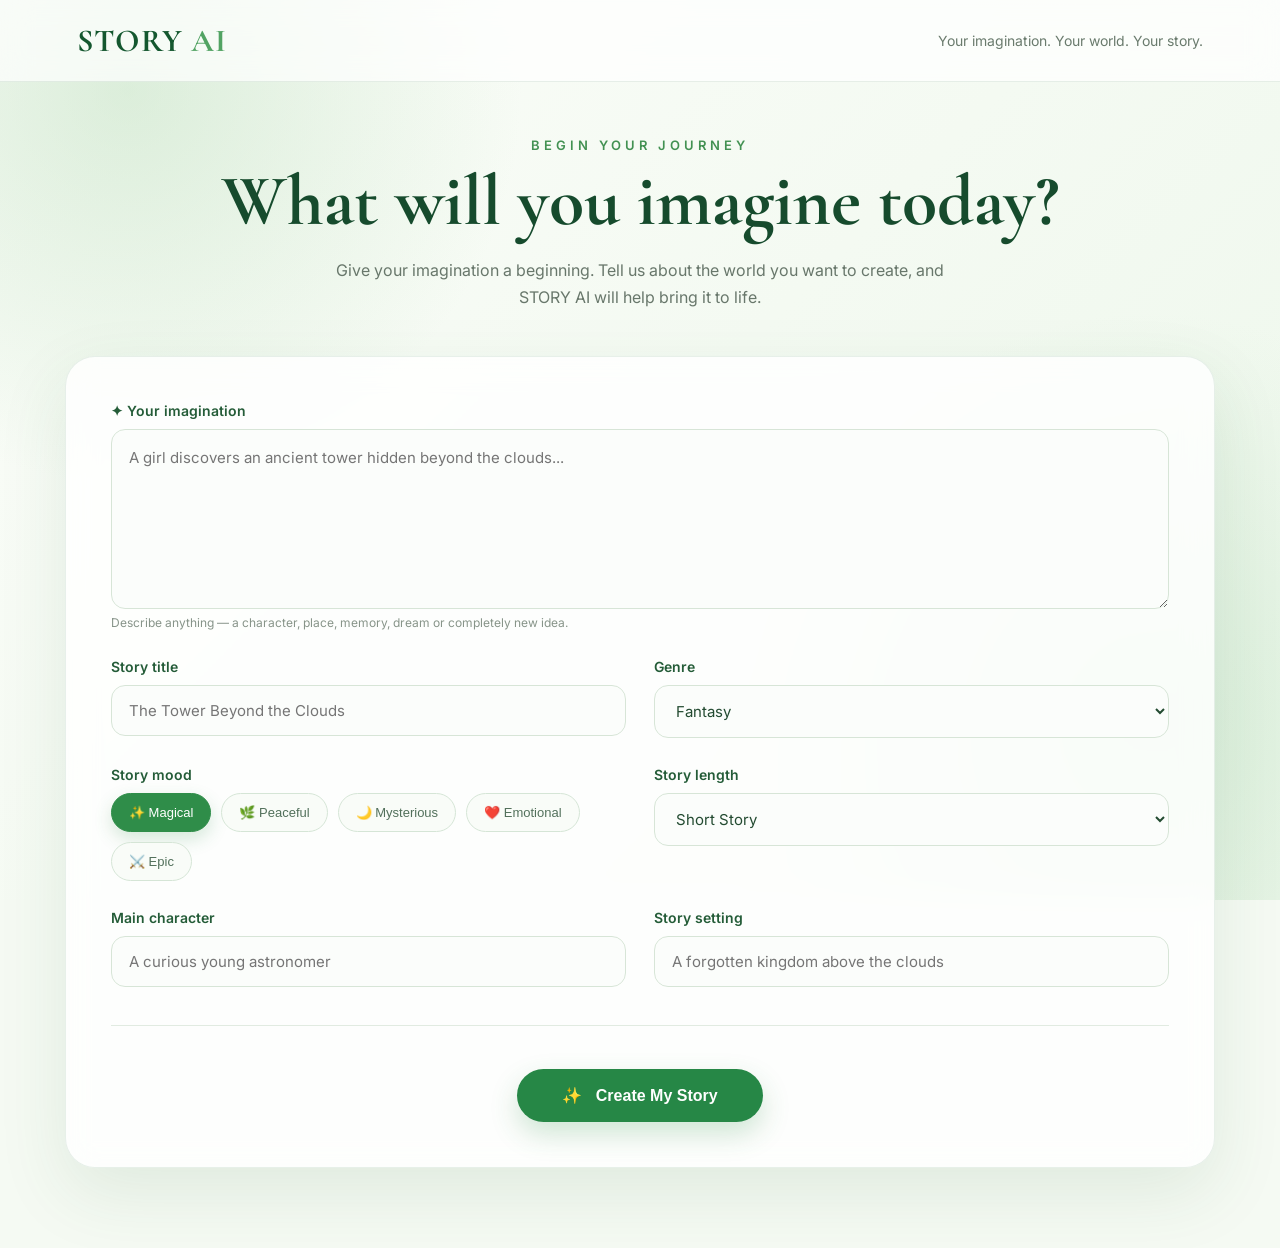
==== frontend/create.html @ 98c82313 "Create create.html" ====
<!DOCTYPE html>
<html lang="en">
<head>
    <meta charset="UTF-8">
    <meta name="viewport" content="width=device-width, initial-scale=1.0">

    <title>STORY AI — Create Your Story</title>

    <link rel="preconnect" href="https://fonts.googleapis.com">
    <link rel="preconnect" href="https://fonts.gstatic.com" crossorigin>

    <link href="https://fonts.googleapis.com/css2?family=Cormorant+Garamond:wght@500;600;700&family=Inter:wght@400;500;600&display=swap" rel="stylesheet">

    <style>

        * {
            margin: 0;
            padding: 0;
            box-sizing: border-box;
        }

        body {
            font-family: "Inter", sans-serif;
            background: #f5faf3;
            color: #183e29;
            min-height: 100vh;
        }

        /* =========================
           BACKGROUND
        ========================= */

        .background {
            position: fixed;
            inset: 0;
            z-index: -1;

            background:
                radial-gradient(
                    circle at 10% 10%,
                    rgba(183, 220, 183, 0.45),
                    transparent 28%
                ),
                radial-gradient(
                    circle at 90% 80%,
                    rgba(188, 225, 192, 0.4),
                    transparent 30%
                ),
                linear-gradient(
                    135deg,
                    #fbfdf9,
                    #edf7eb
                );
        }

        /* =========================
           HEADER
        ========================= */

        header {
            height: 82px;

            display: flex;
            align-items: center;
            justify-content: space-between;

            padding: 0 6%;

            border-bottom: 1px solid rgba(30, 100, 55, 0.1);

            background: rgba(255,255,255,0.7);

            backdrop-filter: blur(15px);

            position: sticky;
            top: 0;

            z-index: 20;
        }

        .logo {
            font-family: "Cormorant Garamond", serif;

            font-size: 32px;

            font-weight: 700;

            color: #14572f;

            letter-spacing: 1px;
        }

        .logo span {
            color: #52a363;
        }

        .header-text {
            color: #6a7b6d;

            font-size: 14px;
        }

        /* =========================
           MAIN
        ========================= */

        main {
            width: min(1150px, 92%);

            margin: 55px auto 80px;
        }

        .intro {
            text-align: center;

            margin-bottom: 45px;
        }

        .intro-label {
            color: #429152;

            font-size: 13px;

            letter-spacing: 4px;

            text-transform: uppercase;

            font-weight: 600;

            margin-bottom: 12px;
        }

        .intro h1 {
            font-family: "Cormorant Garamond", serif;

            font-size: clamp(48px, 6vw, 72px);

            color: #164b2d;

            line-height: 1;
        }

        .intro p {
            max-width: 650px;

            margin: 20px auto 0;

            color: #68776b;

            line-height: 1.7;

            font-size: 16px;
        }

        /* =========================
           CREATOR CARD
        ========================= */

        .creator {
            background: rgba(255,255,255,0.82);

            border: 1px solid rgba(36,105,57,0.1);

            border-radius: 30px;

            padding: 45px;

            box-shadow:
                0 25px 70px rgba(36, 95, 51, 0.1);

            backdrop-filter: blur(15px);
        }

        /* =========================
           FORM GRID
        ========================= */

        .form-grid {
            display: grid;

            grid-template-columns: 1fr 1fr;

            gap: 28px;
        }

        .field {
            display: flex;

            flex-direction: column;
        }

        .field.full {
            grid-column: 1 / -1;
        }

        label {
            color: #245c38;

            font-size: 14px;

            font-weight: 600;

            margin-bottom: 10px;
        }

        .hint {
            font-size: 12px;

            color: #879489;

            margin-top: 6px;
        }

        input,
        textarea,
        select {
            width: 100%;

            border: 1px solid #d7e5d7;

            background: #fbfdfb;

            border-radius: 14px;

            padding: 15px 17px;

            font-family: "Inter", sans-serif;

            font-size: 15px;

            color: #234b31;

            outline: none;

            transition: 0.25s;
        }

        input:focus,
        textarea:focus,
        select:focus {
            border-color: #4b9c5b;

            box-shadow:
                0 0 0 4px rgba(75,156,91,0.1);

            background: white;
        }

        textarea {
            min-height: 180px;

            resize: vertical;

            line-height: 1.7;
        }

        /* =========================
           CHOICE BUTTONS
        ========================= */

        .choices {
            display: flex;

            flex-wrap: wrap;

            gap: 10px;
        }

        .choice {
            padding: 11px 17px;

            border-radius: 30px;

            border: 1px solid #d5e5d6;

            background: #f9fcf8;

            color: #52705b;

            cursor: pointer;

            transition: 0.25s;

            font-size: 13px;
        }

        .choice:hover {
            border-color: #54a263;

            color: #27713c;
        }

        .choice.selected {
            background: #2f8d49;

            color: white;

            border-color: #2f8d49;

            box-shadow:
                0 7px 18px rgba(47,141,73,0.2);
        }

        /* =========================
           DIVIDER
        ========================= */

        .divider {
            height: 1px;

            background: #e1ebe1;

            margin: 38px 0;
        }

        /* =========================
           GENERATE
        ========================= */

        .generate-area {
            text-align: center;

            padding-top: 5px;
        }

        .generate-btn {
            border: none;

            background: #268746;

            color: white;

            padding: 17px 45px;

            border-radius: 50px;

            font-size: 16px;

            font-weight: 600;

            cursor: pointer;

            box-shadow:
                0 12px 28px rgba(38,135,70,0.22);

            transition: all 0.3s ease;
        }

        .generate-btn:hover {
            background: #176c35;

            transform: translateY(-3px);

            box-shadow:
                0 17px 32px rgba(38,135,70,0.28);
        }

        .generate-btn:disabled {
            opacity: 0.6;

            cursor: not-allowed;

            transform: none;
        }

        .generate-icon {
            margin-right: 9px;
        }

        /* =========================
           LOADING
        ========================= */

        .loading {
            display: none;

            text-align: center;

            margin-top: 25px;

            color: #4e7258;

            font-size: 14px;
        }

        .loading.active {
            display: block;
        }

        .spinner {
            width: 20px;
            height: 20px;

            border: 2px solid #d2e5d4;

            border-top-color: #328c4b;

            border-radius: 50%;

            display: inline-block;

            vertical-align: middle;

            margin-right: 8px;

            animation: spin 0.8s linear infinite;
        }

        @keyframes spin {

            to {
                transform: rotate(360deg);
            }

        }

        /* =========================
           RESULT
        ========================= */

        .result {
            display: none;

            margin-top: 40px;

            padding: 40px;

            border-radius: 25px;

            background:
                linear-gradient(
                    135deg,
                    #f9fcf8,
                    #edf7ed
                );

            border: 1px solid #d7e7d8;
        }

        .result.show {
            display: block;

            animation: appear 0.6s ease;
        }

        @keyframes appear {

            from {
                opacity: 0;
                transform: translateY(15px);
            }

            to {
                opacity: 1;
                transform: translateY(0);
            }

        }

        .result-label {
            font-size: 12px;

            letter-spacing: 3px;

            color: #499558;

            text-transform: uppercase;

            margin-bottom: 10px;
        }

        .result h2 {
            font-family: "Cormorant Garamond", serif;

            color: #174a2d;

            font-size: 42px;

            margin-bottom: 20px;
        }

        #storyOutput {
            color: #405a48;

            line-height: 1.9;

            white-space: pre-wrap;

            font-size: 16px;
        }

        /* =========================
           MOBILE
        ========================= */

        @media(max-width: 750px) {

            header {
                padding: 0 5%;
            }

            .header-text {
                display: none;
            }

            main {
                margin-top: 35px;
            }

            .creator {
                padding: 28px 22px;
            }

            .form-grid {
                grid-template-columns: 1fr;
            }

            .field.full {
                grid-column: auto;
            }

            .intro h1 {
                font-size: 52px;
            }

            .generate-btn {
                width: 100%;
            }

        }

    </style>
</head>

<body>

<div class="background"></div>


<!-- =========================
     HEADER
========================= -->

<header>

    <div class="logo">
        STORY <span>AI</span>
    </div>

    <div class="header-text">
        Your imagination. Your world. Your story.
    </div>

</header>


<!-- =========================
     MAIN
========================= -->

<main>

    <section class="intro">

        <div class="intro-label">
            Begin Your Journey
        </div>

        <h1>
            What will you imagine today?
        </h1>

        <p>
            Give your imagination a beginning.
            Tell us about the world you want to create,
            and STORY AI will help bring it to life.
        </p>

    </section>


    <!-- =========================
         STORY CREATOR
    ========================= -->

    <section class="creator">

        <div class="form-grid">


            <!-- STORY IDEA -->

            <div class="field full">

                <label>
                    ✦ Your imagination
                </label>

                <textarea
                    id="storyIdea"
                    placeholder="A girl discovers an ancient tower hidden beyond the clouds..."
                ></textarea>

                <span class="hint">
                    Describe anything — a character, place, memory, dream or completely new idea.
                </span>

            </div>


            <!-- TITLE -->

            <div class="field">

                <label>
                    Story title
                </label>

                <input
                    id="storyTitle"
                    type="text"
                    placeholder="The Tower Beyond the Clouds"
                >

            </div>


            <!-- GENRE -->

            <div class="field">

                <label>
                    Genre
                </label>

                <select id="genre">

                    <option value="Fantasy">
                        Fantasy
                    </option>

                    <option value="Adventure">
                        Adventure
                    </option>

                    <option value="Mystery">
                        Mystery
                    </option>

                    <option value="Romance">
                        Romance
                    </option>

                    <option value="Science Fiction">
                        Science Fiction
                    </option>

                    <option value="Horror">
                        Horror
                    </option>

                    <option value="Thriller">
                        Thriller
                    </option>

                    <option value="Drama">
                        Drama
                    </option>

                </select>

            </div>


            <!-- MOOD -->

            <div class="field">

                <label>
                    Story mood
                </label>

                <div class="choices">

                    <button class="choice selected"
                            data-group="mood"
                            onclick="selectChoice(this)">
                        ✨ Magical
                    </button>

                    <button class="choice"
                            data-group="mood"
                            onclick="selectChoice(this)">
                        🌿 Peaceful
                    </button>

                    <button class="choice"
                            data-group="mood"
                            onclick="selectChoice(this)">
                        🌙 Mysterious
                    </button>

                    <button class="choice"
                            data-group="mood"
                            onclick="selectChoice(this)">
                        ❤️ Emotional
                    </button>

                    <button class="choice"
                            data-group="mood"
                            onclick="selectChoice(this)">
                        ⚔️ Epic
                    </button>

                </div>

            </div>


            <!-- LENGTH -->

            <div class="field">

                <label>
                    Story length
                </label>

                <select id="length">

                    <option value="Short">
                        Short Story
                    </option>

                    <option value="Medium">
                        Medium Story
                    </option>

                    <option value="Long">
                        Long Story
                    </option>

                </select>

            </div>


            <!-- CHARACTER -->

            <div class="field">

                <label>
                    Main character
                </label>

                <input
                    id="character"
                    type="text"
                    placeholder="A curious young astronomer"
                >

            </div>


            <!-- SETTING -->

            <div class="field">

                <label>
                    Story setting
                </label>

                <input
                    id="setting"
                    type="text"
                    placeholder="A forgotten kingdom above the clouds"
                >

            </div>


        </div>


        <div class="divider"></div>


        <!-- =========================
             GENERATE
        ========================= -->

        <div class="generate-area">

            <button
                class="generate-btn"
                id="generateBtn"
                onclick="generateStory()">

                <span class="generate-icon">
                    ✨
                </span>

                Create My Story

            </button>


            <div
                class="loading"
                id="loading">

                <span class="spinner"></span>

                STORY AI is bringing your imagination to life...

            </div>

        </div>


        <!-- =========================
             RESULT
        ========================= -->

        <div
            class="result"
            id="result">

            <div class="result-label">
                Your story
            </div>

            <h2 id="resultTitle">
                Your Story
            </h2>

            <div id="storyOutput"></div>

        </div>

    </section>

</main>


<script>

    /* =========================
       CHOICE BUTTONS
    ========================= */

    function selectChoice(button) {

        const group = button.dataset.group;

        document
            .querySelectorAll(
                `.choice[data-group="${group}"]`
            )
            .forEach(item => {
                item.classList.remove("selected");
            });

        button.classList.add("selected");
    }


    /* =========================
       GENERATE STORY
    ========================= */

    async function generateStory() {

        const idea =
            document.getElementById("storyIdea").value.trim();

        const title =
            document.getElementById("storyTitle").value.trim();

        const genre =
            document.getElementById("genre").value;

        const length =
            document.getElementById("length").value;

        const character =
            document.getElementById("character").value.trim();

        const setting =
            document.getElementById("setting").value.trim();

        const selectedMood =
            document.querySelector(
                '.choice[data-group="mood"].selected'
            );

        const mood =
            selectedMood
                ? selectedMood.innerText
                : "Magical";


        if (!idea) {

            alert(
                "Tell STORY AI what you are imagining first ✨"
            );

            return;

        }


        const button =
            document.getElementById("generateBtn");

        const loading =
            document.getElementById("loading");

        const result =
            document.getElementById("result");


        button.disabled = true;

        loading.classList.add("active");

        result.classList.remove("show");


        /*
         * CONNECT TO YOUR FLASK BACKEND
         *
         * Change /generate-story if your
         * Flask endpoint has another name.
         */

        try {

            const response = await fetch(
                "/generate-story",
                {
                    method: "POST",

                    headers: {
                        "Content-Type": "application/json"
                    },

                    body: JSON.stringify({

                        idea: idea,

                        title: title,

                        genre: genre,

                        mood: mood,

                        length: length,

                        character: character,

                        setting: setting

                    })

                }
            );


            if (!response.ok) {

                throw new Error(
                    "Story generation failed"
                );

            }


            const data =
                await response.json();


            document.getElementById(
                "resultTitle"
            ).innerText =
                data.title || title || "Your Story";


            document.getElementById(
                "storyOutput"
            ).innerText =
                data.story || data.generated_story || "";


            result.classList.add("show");


            result.scrollIntoView({
                behavior: "smooth"
            });


        }

        catch (error) {

            console.error(error);

            /*
             * TEMPORARY FALLBACK
             *
             * Remove this when your Flask
             * endpoint is connected.
             */

            document.getElementById(
                "resultTitle"
            ).innerText =
                title || "The Beginning";


            document.getElementById(
                "storyOutput"
            ).innerText =
                `Your story begins in ${setting || "a world beyond imagination"}.

${character || "A mysterious traveler"} stood at the edge of a world no ordinary map could describe.

The idea you gave STORY AI was:

"${idea}"

This is where your story begins...

Your imagination has opened the door.
What happens next is yours to discover. ✨`;


            result.classList.add("show");


            result.scrollIntoView({
                behavior: "smooth"
            });

        }

        finally {

            button.disabled = false;

            loading.classList.remove("active");

        }

    }

</script>

</body>
</html>
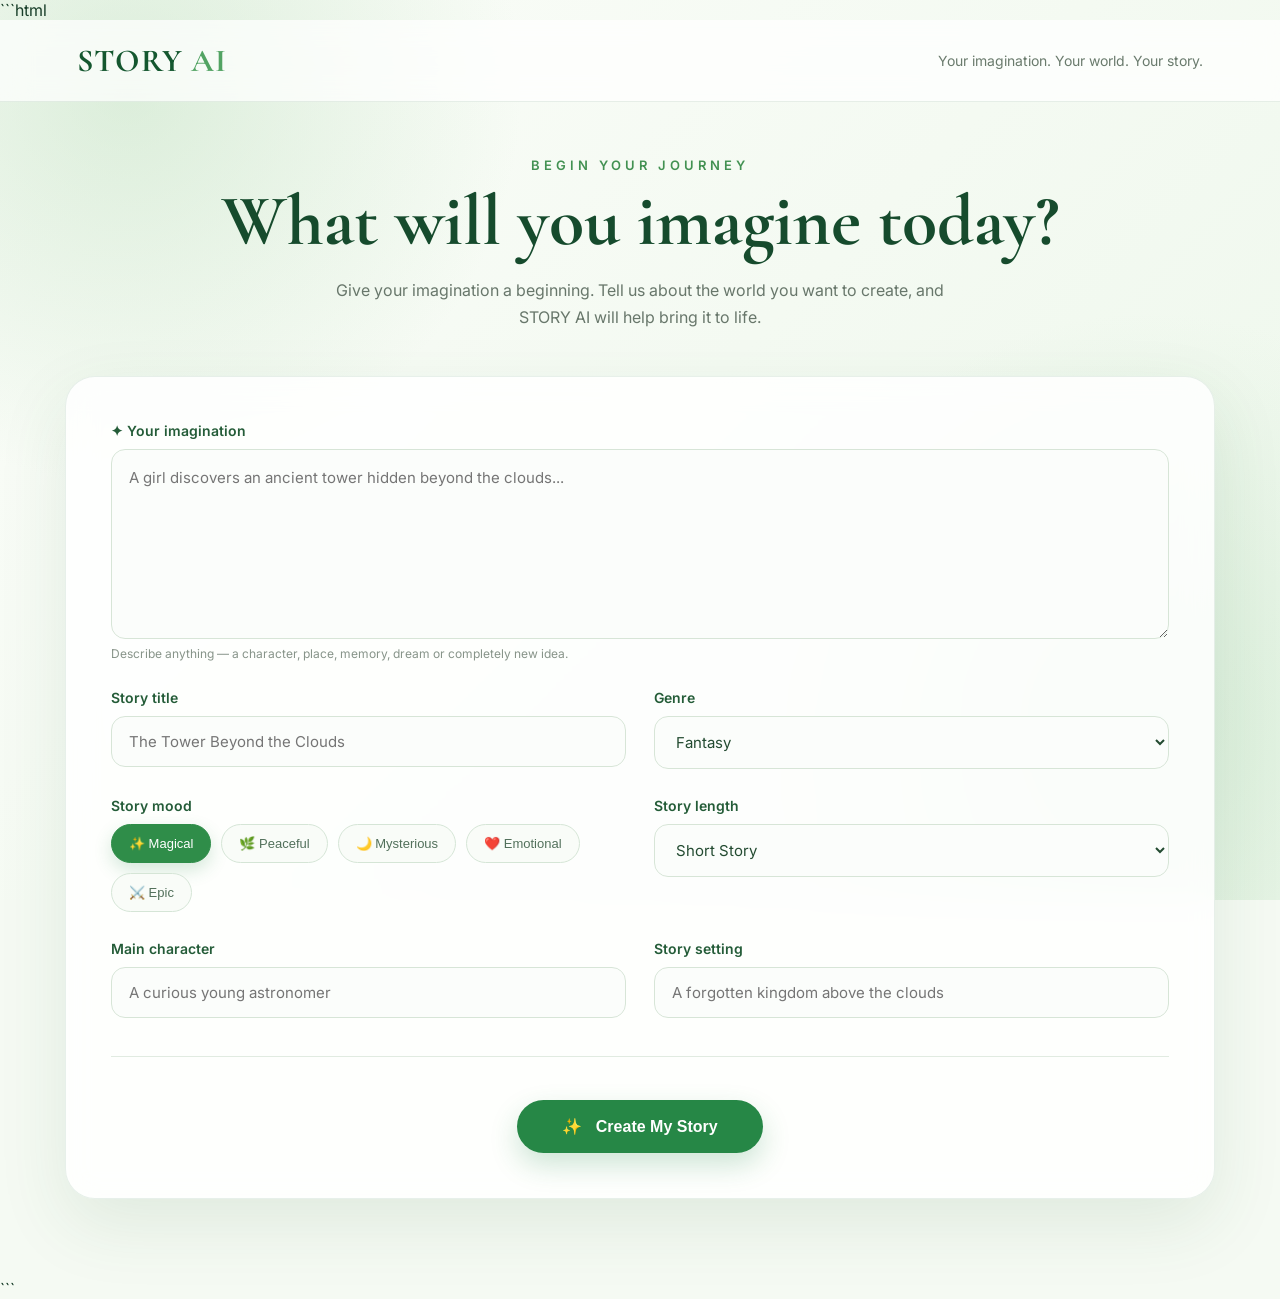
==== commit a04b7af6: "Update create.html" ====
--- a/frontend/create.html
+++ b/frontend/create.html
@@ -1,6 +1,9 @@
+```html
 <!DOCTYPE html>
 <html lang="en">
+
 <head>
+
     <meta charset="UTF-8">
     <meta name="viewport" content="width=device-width, initial-scale=1.0">
 
@@ -9,7 +12,9 @@
     <link rel="preconnect" href="https://fonts.googleapis.com">
     <link rel="preconnect" href="https://fonts.gstatic.com" crossorigin>
 
-    <link href="https://fonts.googleapis.com/css2?family=Cormorant+Garamond:wght@500;600;700&family=Inter:wght@400;500;600&display=swap" rel="stylesheet">
+    <link
+        href="https://fonts.googleapis.com/css2?family=Cormorant+Garamond:wght@500;600;700&family=Inter:wght@400;500;600&display=swap"
+        rel="stylesheet">
 
     <style>
 
@@ -68,7 +73,7 @@
 
             border-bottom: 1px solid rgba(30, 100, 55, 0.1);
 
-            background: rgba(255,255,255,0.7);
+            background: rgba(255, 255, 255, 0.72);
 
             backdrop-filter: blur(15px);
 
@@ -80,13 +85,9 @@
 
         .logo {
             font-family: "Cormorant Garamond", serif;
-
             font-size: 32px;
-
             font-weight: 700;
-
             color: #14572f;
-
             letter-spacing: 1px;
         }
 
@@ -96,7 +97,6 @@
 
         .header-text {
             color: #6a7b6d;
-
             font-size: 14px;
         }
 
@@ -106,49 +106,35 @@
 
         main {
             width: min(1150px, 92%);
-
             margin: 55px auto 80px;
         }
 
         .intro {
             text-align: center;
-
             margin-bottom: 45px;
         }
 
         .intro-label {
             color: #429152;
-
             font-size: 13px;
-
             letter-spacing: 4px;
-
             text-transform: uppercase;
-
             font-weight: 600;
-
             margin-bottom: 12px;
         }
 
         .intro h1 {
             font-family: "Cormorant Garamond", serif;
-
             font-size: clamp(48px, 6vw, 72px);
-
             color: #164b2d;
-
             line-height: 1;
         }
 
         .intro p {
             max-width: 650px;
-
             margin: 20px auto 0;
-
             color: #68776b;
-
             line-height: 1.7;
-
             font-size: 16px;
         }
 
@@ -157,9 +143,9 @@
         ========================= */
 
         .creator {
-            background: rgba(255,255,255,0.82);
-
-            border: 1px solid rgba(36,105,57,0.1);
+            background: rgba(255, 255, 255, 0.84);
+
+            border: 1px solid rgba(36, 105, 57, 0.1);
 
             border-radius: 30px;
 
@@ -172,20 +158,17 @@
         }
 
         /* =========================
-           FORM GRID
+           FORM
         ========================= */
 
         .form-grid {
             display: grid;
-
             grid-template-columns: 1fr 1fr;
-
             gap: 28px;
         }
 
         .field {
             display: flex;
-
             flex-direction: column;
         }
 
@@ -195,20 +178,15 @@
 
         label {
             color: #245c38;
-
             font-size: 14px;
-
             font-weight: 600;
-
             margin-bottom: 10px;
         }
 
         .hint {
             font-size: 12px;
-
             color: #879489;
-
-            margin-top: 6px;
+            margin-top: 7px;
         }
 
         input,
@@ -241,28 +219,24 @@
             border-color: #4b9c5b;
 
             box-shadow:
-                0 0 0 4px rgba(75,156,91,0.1);
+                0 0 0 4px rgba(75, 156, 91, 0.1);
 
             background: white;
         }
 
         textarea {
-            min-height: 180px;
-
+            min-height: 190px;
             resize: vertical;
-
             line-height: 1.7;
         }
 
         /* =========================
-           CHOICE BUTTONS
+           CHOICES
         ========================= */
 
         .choices {
             display: flex;
-
             flex-wrap: wrap;
-
             gap: 10px;
         }
 
@@ -286,19 +260,16 @@
 
         .choice:hover {
             border-color: #54a263;
-
             color: #27713c;
         }
 
         .choice.selected {
             background: #2f8d49;
-
             color: white;
-
             border-color: #2f8d49;
 
             box-shadow:
-                0 7px 18px rgba(47,141,73,0.2);
+                0 7px 18px rgba(47, 141, 73, 0.2);
         }
 
         /* =========================
@@ -307,9 +278,7 @@
 
         .divider {
             height: 1px;
-
             background: #e1ebe1;
-
             margin: 38px 0;
         }
 
@@ -319,7 +288,6 @@
 
         .generate-area {
             text-align: center;
-
             padding-top: 5px;
         }
 
@@ -341,7 +309,7 @@
             cursor: pointer;
 
             box-shadow:
-                0 12px 28px rgba(38,135,70,0.22);
+                0 12px 28px rgba(38, 135, 70, 0.22);
 
             transition: all 0.3s ease;
         }
@@ -352,14 +320,12 @@
             transform: translateY(-3px);
 
             box-shadow:
-                0 17px 32px rgba(38,135,70,0.28);
+                0 17px 32px rgba(38, 135, 70, 0.28);
         }
 
         .generate-btn:disabled {
             opacity: 0.6;
-
             cursor: not-allowed;
-
             transform: none;
         }
 
@@ -407,11 +373,9 @@
         }
 
         @keyframes spin {
-
             to {
                 transform: rotate(360deg);
             }
-
         }
 
         /* =========================
@@ -439,12 +403,10 @@
 
         .result.show {
             display: block;
-
             animation: appear 0.6s ease;
         }
 
         @keyframes appear {
-
             from {
                 opacity: 0;
                 transform: translateY(15px);
@@ -454,7 +416,6 @@
                 opacity: 1;
                 transform: translateY(0);
             }
-
         }
 
         .result-label {
@@ -490,10 +451,38 @@
         }
 
         /* =========================
+           ERROR
+        ========================= */
+
+        .error {
+            display: none;
+
+            margin-top: 20px;
+
+            padding: 14px 18px;
+
+            border-radius: 12px;
+
+            background: #fff3f0;
+
+            border: 1px solid #f0c8bf;
+
+            color: #a33d2d;
+
+            font-size: 14px;
+
+            text-align: center;
+        }
+
+        .error.show {
+            display: block;
+        }
+
+        /* =========================
            MOBILE
         ========================= */
 
-        @media(max-width: 750px) {
+        @media (max-width: 750px) {
 
             header {
                 padding: 0 5%;
@@ -527,535 +516,623 @@
                 width: 100%;
             }
 
+            .result {
+                padding: 28px 22px;
+            }
+
+            .result h2 {
+                font-size: 36px;
+            }
         }
 
     </style>
+
 </head>
 
+
 <body>
 
-<div class="background"></div>
-
-
-<!-- =========================
-     HEADER
-========================= -->
-
-<header>
-
-    <div class="logo">
-        STORY <span>AI</span>
-    </div>
-
-    <div class="header-text">
-        Your imagination. Your world. Your story.
-    </div>
-
-</header>
-
-
-<!-- =========================
-     MAIN
-========================= -->
-
-<main>
-
-    <section class="intro">
-
-        <div class="intro-label">
-            Begin Your Journey
+    <div class="background"></div>
+
+
+    <!-- HEADER -->
+
+    <header>
+
+        <div class="logo">
+            STORY <span>AI</span>
         </div>
 
-        <h1>
-            What will you imagine today?
-        </h1>
-
-        <p>
-            Give your imagination a beginning.
-            Tell us about the world you want to create,
-            and STORY AI will help bring it to life.
-        </p>
-
-    </section>
-
-
-    <!-- =========================
-         STORY CREATOR
-    ========================= -->
-
-    <section class="creator">
-
-        <div class="form-grid">
-
-
-            <!-- STORY IDEA -->
-
-            <div class="field full">
-
-                <label>
-                    ✦ Your imagination
-                </label>
-
-                <textarea
-                    id="storyIdea"
-                    placeholder="A girl discovers an ancient tower hidden beyond the clouds..."
-                ></textarea>
-
-                <span class="hint">
-                    Describe anything — a character, place, memory, dream or completely new idea.
-                </span>
-
+        <div class="header-text">
+            Your imagination. Your world. Your story.
+        </div>
+
+    </header>
+
+
+    <!-- MAIN -->
+
+    <main>
+
+        <section class="intro">
+
+            <div class="intro-label">
+                Begin Your Journey
             </div>
 
-
-            <!-- TITLE -->
-
-            <div class="field">
-
-                <label>
-                    Story title
-                </label>
-
-                <input
-                    id="storyTitle"
-                    type="text"
-                    placeholder="The Tower Beyond the Clouds"
+            <h1>
+                What will you imagine today?
+            </h1>
+
+            <p>
+                Give your imagination a beginning.
+                Tell us about the world you want to create,
+                and STORY AI will help bring it to life.
+            </p>
+
+        </section>
+
+
+        <!-- STORY CREATOR -->
+
+        <section class="creator">
+
+            <div class="form-grid">
+
+
+                <!-- STORY IDEA -->
+
+                <div class="field full">
+
+                    <label>
+                        ✦ Your imagination
+                    </label>
+
+                    <textarea
+                        id="storyIdea"
+                        placeholder="A girl discovers an ancient tower hidden beyond the clouds..."
+                    ></textarea>
+
+                    <span class="hint">
+                        Describe anything — a character, place, memory,
+                        dream or completely new idea.
+                    </span>
+
+                </div>
+
+
+                <!-- TITLE -->
+
+                <div class="field">
+
+                    <label>
+                        Story title
+                    </label>
+
+                    <input
+                        id="storyTitle"
+                        type="text"
+                        placeholder="The Tower Beyond the Clouds"
+                    >
+
+                </div>
+
+
+                <!-- GENRE -->
+
+                <div class="field">
+
+                    <label>
+                        Genre
+                    </label>
+
+                    <select id="genre">
+
+                        <option value="Fantasy">
+                            Fantasy
+                        </option>
+
+                        <option value="Adventure">
+                            Adventure
+                        </option>
+
+                        <option value="Mystery">
+                            Mystery
+                        </option>
+
+                        <option value="Romance">
+                            Romance
+                        </option>
+
+                        <option value="Science Fiction">
+                            Science Fiction
+                        </option>
+
+                        <option value="Horror">
+                            Horror
+                        </option>
+
+                        <option value="Thriller">
+                            Thriller
+                        </option>
+
+                        <option value="Drama">
+                            Drama
+                        </option>
+
+                    </select>
+
+                </div>
+
+
+                <!-- MOOD -->
+
+                <div class="field">
+
+                    <label>
+                        Story mood
+                    </label>
+
+                    <div class="choices">
+
+                        <button
+                            type="button"
+                            class="choice selected"
+                            data-group="mood"
+                            data-value="Magical"
+                            onclick="selectChoice(this)"
+                        >
+                            ✨ Magical
+                        </button>
+
+                        <button
+                            type="button"
+                            class="choice"
+                            data-group="mood"
+                            data-value="Peaceful"
+                            onclick="selectChoice(this)"
+                        >
+                            🌿 Peaceful
+                        </button>
+
+                        <button
+                            type="button"
+                            class="choice"
+                            data-group="mood"
+                            data-value="Mysterious"
+                            onclick="selectChoice(this)"
+                        >
+                            🌙 Mysterious
+                        </button>
+
+                        <button
+                            type="button"
+                            class="choice"
+                            data-group="mood"
+                            data-value="Emotional"
+                            onclick="selectChoice(this)"
+                        >
+                            ❤️ Emotional
+                        </button>
+
+                        <button
+                            type="button"
+                            class="choice"
+                            data-group="mood"
+                            data-value="Epic"
+                            onclick="selectChoice(this)"
+                        >
+                            ⚔️ Epic
+                        </button>
+
+                    </div>
+
+                </div>
+
+
+                <!-- LENGTH -->
+
+                <div class="field">
+
+                    <label>
+                        Story length
+                    </label>
+
+                    <select id="length">
+
+                        <option value="Short">
+                            Short Story
+                        </option>
+
+                        <option value="Medium">
+                            Medium Story
+                        </option>
+
+                        <option value="Long">
+                            Long Story
+                        </option>
+
+                    </select>
+
+                </div>
+
+
+                <!-- CHARACTER -->
+
+                <div class="field">
+
+                    <label>
+                        Main character
+                    </label>
+
+                    <input
+                        id="character"
+                        type="text"
+                        placeholder="A curious young astronomer"
+                    >
+
+                </div>
+
+
+                <!-- SETTING -->
+
+                <div class="field">
+
+                    <label>
+                        Story setting
+                    </label>
+
+                    <input
+                        id="setting"
+                        type="text"
+                        placeholder="A forgotten kingdom above the clouds"
+                    >
+
+                </div>
+
+            </div>
+
+
+            <div class="divider"></div>
+
+
+            <!-- GENERATE -->
+
+            <div class="generate-area">
+
+                <button
+                    class="generate-btn"
+                    id="generateBtn"
+                    onclick="generateStory()"
                 >
 
+                    <span class="generate-icon">
+                        ✨
+                    </span>
+
+                    Create My Story
+
+                </button>
+
+
+                <div
+                    class="loading"
+                    id="loading"
+                >
+
+                    <span class="spinner"></span>
+
+                    STORY AI is bringing your imagination to life...
+
+                </div>
+
+
+                <div
+                    class="error"
+                    id="error"
+                ></div>
+
             </div>
 
 
-            <!-- GENRE -->
-
-            <div class="field">
-
-                <label>
-                    Genre
-                </label>
-
-                <select id="genre">
-
-                    <option value="Fantasy">
-                        Fantasy
-                    </option>
-
-                    <option value="Adventure">
-                        Adventure
-                    </option>
-
-                    <option value="Mystery">
-                        Mystery
-                    </option>
-
-                    <option value="Romance">
-                        Romance
-                    </option>
-
-                    <option value="Science Fiction">
-                        Science Fiction
-                    </option>
-
-                    <option value="Horror">
-                        Horror
-                    </option>
-
-                    <option value="Thriller">
-                        Thriller
-                    </option>
-
-                    <option value="Drama">
-                        Drama
-                    </option>
-
-                </select>
+            <!-- RESULT -->
+
+            <div
+                class="result"
+                id="result"
+            >
+
+                <div class="result-label">
+                    Your story
+                </div>
+
+                <h2 id="resultTitle">
+                    Your Story
+                </h2>
+
+                <div id="storyOutput"></div>
 
             </div>
 
-
-            <!-- MOOD -->
-
-            <div class="field">
-
-                <label>
-                    Story mood
-                </label>
-
-                <div class="choices">
-
-                    <button class="choice selected"
-                            data-group="mood"
-                            onclick="selectChoice(this)">
-                        ✨ Magical
-                    </button>
-
-                    <button class="choice"
-                            data-group="mood"
-                            onclick="selectChoice(this)">
-                        🌿 Peaceful
-                    </button>
-
-                    <button class="choice"
-                            data-group="mood"
-                            onclick="selectChoice(this)">
-                        🌙 Mysterious
-                    </button>
-
-                    <button class="choice"
-                            data-group="mood"
-                            onclick="selectChoice(this)">
-                        ❤️ Emotional
-                    </button>
-
-                    <button class="choice"
-                            data-group="mood"
-                            onclick="selectChoice(this)">
-                        ⚔️ Epic
-                    </button>
-
-                </div>
-
-            </div>
-
-
-            <!-- LENGTH -->
-
-            <div class="field">
-
-                <label>
-                    Story length
-                </label>
-
-                <select id="length">
-
-                    <option value="Short">
-                        Short Story
-                    </option>
-
-                    <option value="Medium">
-                        Medium Story
-                    </option>
-
-                    <option value="Long">
-                        Long Story
-                    </option>
-
-                </select>
-
-            </div>
-
-
-            <!-- CHARACTER -->
-
-            <div class="field">
-
-                <label>
-                    Main character
-                </label>
-
-                <input
-                    id="character"
-                    type="text"
-                    placeholder="A curious young astronomer"
-                >
-
-            </div>
-
-
-            <!-- SETTING -->
-
-            <div class="field">
-
-                <label>
-                    Story setting
-                </label>
-
-                <input
-                    id="setting"
-                    type="text"
-                    placeholder="A forgotten kingdom above the clouds"
-                >
-
-            </div>
-
-
-        </div>
-
-
-        <div class="divider"></div>
-
-
-        <!-- =========================
-             GENERATE
-        ========================= -->
-
-        <div class="generate-area">
-
-            <button
-                class="generate-btn"
-                id="generateBtn"
-                onclick="generateStory()">
-
-                <span class="generate-icon">
-                    ✨
-                </span>
-
-                Create My Story
-
-            </button>
-
-
-            <div
-                class="loading"
-                id="loading">
-
-                <span class="spinner"></span>
-
-                STORY AI is bringing your imagination to life...
-
-            </div>
-
-        </div>
-
-
-        <!-- =========================
-             RESULT
-        ========================= -->
-
-        <div
-            class="result"
-            id="result">
-
-            <div class="result-label">
-                Your story
-            </div>
-
-            <h2 id="resultTitle">
-                Your Story
-            </h2>
-
-            <div id="storyOutput"></div>
-
-        </div>
-
-    </section>
-
-</main>
-
-
-<script>
-
-    /* =========================
-       CHOICE BUTTONS
-    ========================= */
-
-    function selectChoice(button) {
-
-        const group = button.dataset.group;
-
-        document
-            .querySelectorAll(
-                `.choice[data-group="${group}"]`
-            )
-            .forEach(item => {
-                item.classList.remove("selected");
-            });
-
-        button.classList.add("selected");
-    }
-
-
-    /* =========================
-       GENERATE STORY
-    ========================= */
-
-    async function generateStory() {
-
-        const idea =
-            document.getElementById("storyIdea").value.trim();
-
-        const title =
-            document.getElementById("storyTitle").value.trim();
-
-        const genre =
-            document.getElementById("genre").value;
-
-        const length =
-            document.getElementById("length").value;
-
-        const character =
-            document.getElementById("character").value.trim();
-
-        const setting =
-            document.getElementById("setting").value.trim();
-
-        const selectedMood =
-            document.querySelector(
-                '.choice[data-group="mood"].selected'
-            );
-
-        const mood =
-            selectedMood
-                ? selectedMood.innerText
-                : "Magical";
-
-
-        if (!idea) {
-
-            alert(
-                "Tell STORY AI what you are imagining first ✨"
-            );
-
-            return;
-
-        }
-
-
-        const button =
-            document.getElementById("generateBtn");
-
-        const loading =
-            document.getElementById("loading");
-
-        const result =
-            document.getElementById("result");
-
-
-        button.disabled = true;
-
-        loading.classList.add("active");
-
-        result.classList.remove("show");
-
-
-        /*
-         * CONNECT TO YOUR FLASK BACKEND
-         *
-         * Change /generate-story if your
-         * Flask endpoint has another name.
-         */
-
-        try {
-
-            const response = await fetch(
-                "/generate-story",
-                {
-                    method: "POST",
-
-                    headers: {
-                        "Content-Type": "application/json"
-                    },
-
-                    body: JSON.stringify({
-
-                        idea: idea,
-
-                        title: title,
-
-                        genre: genre,
-
-                        mood: mood,
-
-                        length: length,
-
-                        character: character,
-
-                        setting: setting
-
-                    })
+        </section>
+
+    </main>
+
+
+    <script>
+
+        /* =========================
+           MOOD SELECTION
+        ========================= */
+
+        function selectChoice(button) {
+
+            const group = button.dataset.group;
+
+            document
+                .querySelectorAll(
+                    '.choice[data-group="' + group + '"]'
+                )
+                .forEach(function(item) {
+
+                    item.classList.remove("selected");
+
+                });
+
+            button.classList.add("selected");
+
+        }
+
+
+        /* =========================
+           GENERATE STORY
+        ========================= */
+
+        async function generateStory() {
+
+            const idea =
+                document
+                    .getElementById("storyIdea")
+                    .value
+                    .trim();
+
+
+            const title =
+                document
+                    .getElementById("storyTitle")
+                    .value
+                    .trim();
+
+
+            const genre =
+                document
+                    .getElementById("genre")
+                    .value;
+
+
+            const length =
+                document
+                    .getElementById("length")
+                    .value;
+
+
+            const character =
+                document
+                    .getElementById("character")
+                    .value
+                    .trim();
+
+
+            const setting =
+                document
+                    .getElementById("setting")
+                    .value
+                    .trim();
+
+
+            const selectedMood =
+                document.querySelector(
+                    '.choice[data-group="mood"].selected'
+                );
+
+
+            const mood =
+                selectedMood
+                    ? selectedMood.dataset.value
+                    : "Magical";
+
+
+            /* -------------------------
+               VALIDATION
+            ------------------------- */
+
+            if (!idea) {
+
+                showError(
+                    "Tell STORY AI what you are imagining first ✨"
+                );
+
+                return;
+
+            }
+
+
+            /* -------------------------
+               UI
+            ------------------------- */
+
+            const button =
+                document.getElementById(
+                    "generateBtn"
+                );
+
+
+            const loading =
+                document.getElementById(
+                    "loading"
+                );
+
+
+            const result =
+                document.getElementById(
+                    "result"
+                );
+
+
+            hideError();
+
+            button.disabled = true;
+
+            loading.classList.add("active");
+
+            result.classList.remove("show");
+
+
+            /* -------------------------
+               SEND TO FLASK
+            ------------------------- */
+
+            try {
+
+                const response = await fetch(
+                    "/api/generate-story",
+                    {
+                        method: "POST",
+
+                        headers: {
+                            "Content-Type":
+                                "application/json"
+                        },
+
+                        body: JSON.stringify({
+
+                            idea: idea,
+
+                            title: title,
+
+                            genre: genre,
+
+                            mood: mood,
+
+                            length: length,
+
+                            character: character,
+
+                            setting: setting
+
+                        })
+
+                    }
+                );
+
+
+                const data =
+                    await response.json();
+
+
+                /* -------------------------
+                   BACKEND ERROR
+                ------------------------- */
+
+                if (!response.ok) {
+
+                    throw new Error(
+                        data.message ||
+                        "Story generation failed."
+                    );
 
                 }
-            );
-
-
-            if (!response.ok) {
-
-                throw new Error(
-                    "Story generation failed"
+
+
+                /* -------------------------
+                   DISPLAY STORY
+                ------------------------- */
+
+                document.getElementById(
+                    "resultTitle"
+                ).innerText =
+                    data.title ||
+                    title ||
+                    "Your Story";
+
+
+                document.getElementById(
+                    "storyOutput"
+                ).innerText =
+                    data.story ||
+                    "No story was returned.";
+
+
+                result.classList.add("show");
+
+
+                setTimeout(function() {
+
+                    result.scrollIntoView({
+                        behavior: "smooth",
+                        block: "start"
+                    });
+
+                }, 100);
+
+
+            }
+
+            catch (error) {
+
+                console.error(
+                    "STORY AI ERROR:",
+                    error
                 );
 
-            }
-
-
-            const data =
-                await response.json();
-
-
-            document.getElementById(
-                "resultTitle"
-            ).innerText =
-                data.title || title || "Your Story";
-
-
-            document.getElementById(
-                "storyOutput"
-            ).innerText =
-                data.story || data.generated_story || "";
-
-
-            result.classList.add("show");
-
-
-            result.scrollIntoView({
-                behavior: "smooth"
-            });
-
-
-        }
-
-        catch (error) {
-
-            console.error(error);
-
-            /*
-             * TEMPORARY FALLBACK
-             *
-             * Remove this when your Flask
-             * endpoint is connected.
-             */
-
-            document.getElementById(
-                "resultTitle"
-            ).innerText =
-                title || "The Beginning";
-
-
-            document.getElementById(
-                "storyOutput"
-            ).innerText =
-                `Your story begins in ${setting || "a world beyond imagination"}.
-
-${character || "A mysterious traveler"} stood at the edge of a world no ordinary map could describe.
-
-The idea you gave STORY AI was:
-
-"${idea}"
-
-This is where your story begins...
-
-Your imagination has opened the door.
-What happens next is yours to discover. ✨`;
-
-
-            result.classList.add("show");
-
-
-            result.scrollIntoView({
-                behavior: "smooth"
-            });
-
-        }
-
-        finally {
-
-            button.disabled = false;
-
-            loading.classList.remove("active");
-
-        }
-
-    }
-
-</script>
+                showError(
+                    error.message ||
+                    "Something went wrong while creating your story."
+                );
+
+            }
+
+            finally {
+
+                button.disabled = false;
+
+                loading.classList.remove("active");
+
+            }
+
+        }
+
+
+        /* =========================
+           ERROR MESSAGE
+        ========================= */
+
+        function showError(message) {
+
+            const error =
+                document.getElementById("error");
+
+            error.innerText = message;
+
+            error.classList.add("show");
+
+        }
+
+
+        function hideError() {
+
+            const error =
+                document.getElementById("error");
+
+            error.innerText = "";
+
+            error.classList.remove("show");
+
+        }
+
+    </script>
 
 </body>
+
 </html>
+```
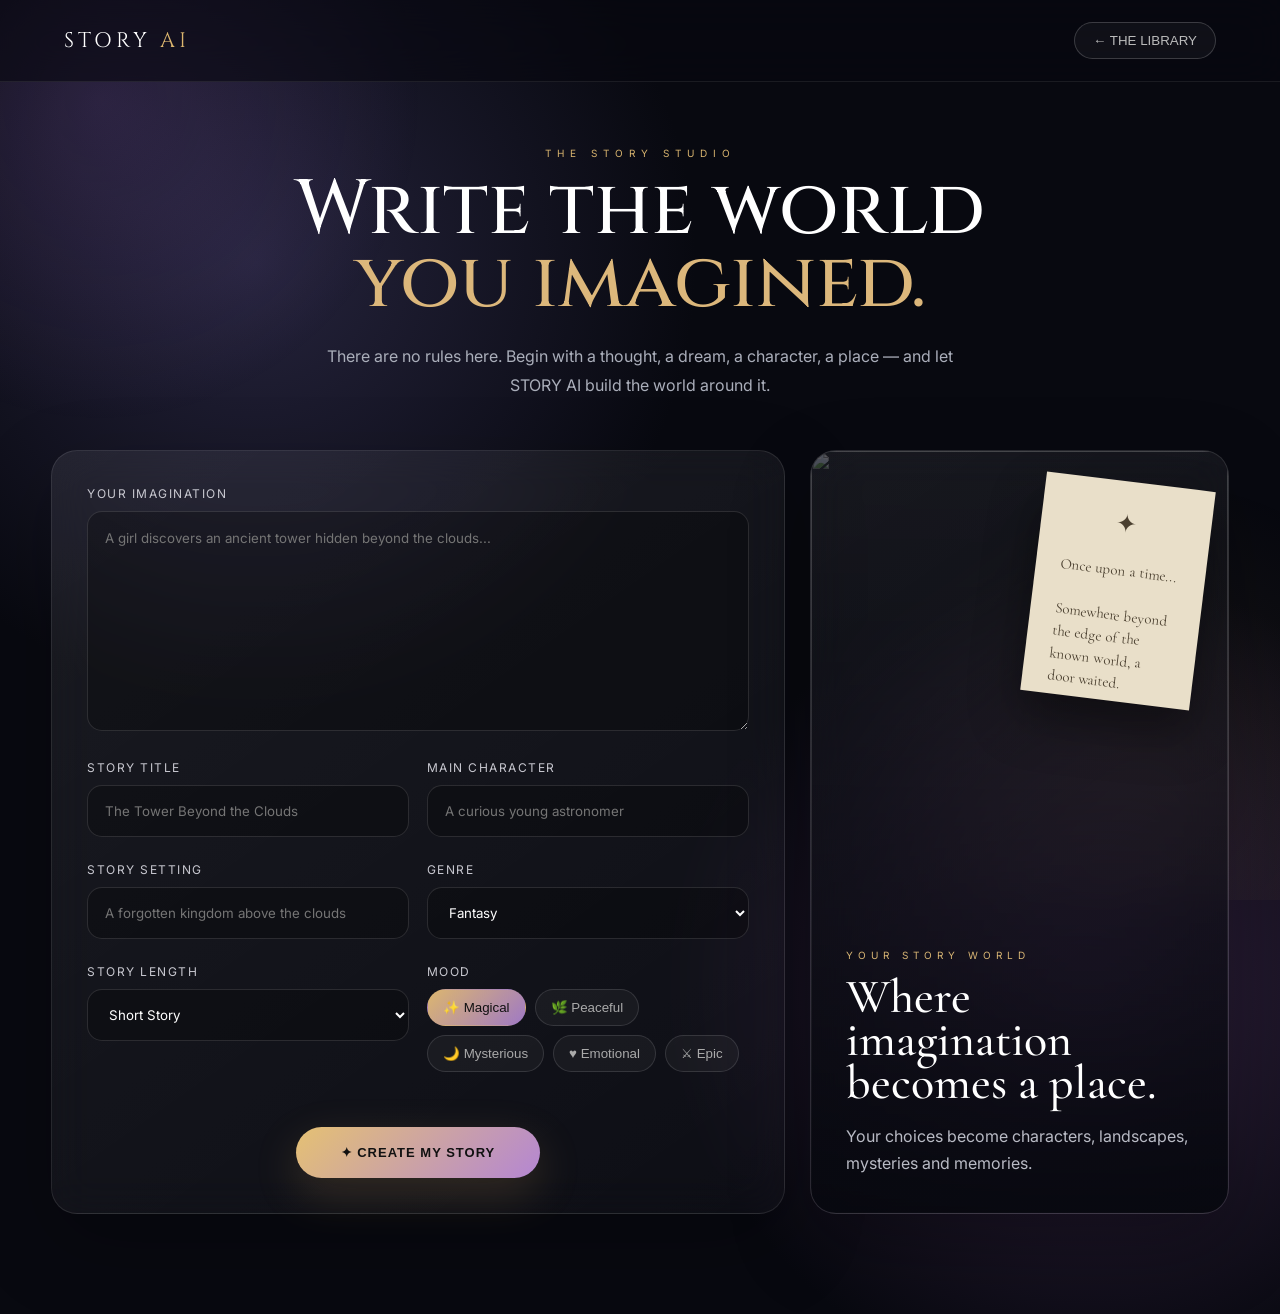
==== commit 647a010c: "Update create.html" ====
--- a/frontend/create.html
+++ b/frontend/create.html
@@ -1,607 +1,1067 @@
-```html
 <!DOCTYPE html>
 <html lang="en">
-
 <head>
 
-    <meta charset="UTF-8">
-    <meta name="viewport" content="width=device-width, initial-scale=1.0">
-
-    <title>STORY AI — Create Your Story</title>
-
-    <link rel="preconnect" href="https://fonts.googleapis.com">
-    <link rel="preconnect" href="https://fonts.gstatic.com" crossorigin>
-
-    <link
-        href="https://fonts.googleapis.com/css2?family=Cormorant+Garamond:wght@500;600;700&family=Inter:wght@400;500;600&display=swap"
-        rel="stylesheet">
-
-    <style>
-
-        * {
-            margin: 0;
-            padding: 0;
-            box-sizing: border-box;
-        }
-
-        body {
-            font-family: "Inter", sans-serif;
-            background: #f5faf3;
-            color: #183e29;
-            min-height: 100vh;
-        }
-
-        /* =========================
-           BACKGROUND
-        ========================= */
-
-        .background {
-            position: fixed;
-            inset: 0;
-            z-index: -1;
-
-            background:
-                radial-gradient(
-                    circle at 10% 10%,
-                    rgba(183, 220, 183, 0.45),
-                    transparent 28%
-                ),
-                radial-gradient(
-                    circle at 90% 80%,
-                    rgba(188, 225, 192, 0.4),
-                    transparent 30%
-                ),
-                linear-gradient(
-                    135deg,
-                    #fbfdf9,
-                    #edf7eb
-                );
-        }
-
-        /* =========================
-           HEADER
-        ========================= */
-
-        header {
-            height: 82px;
-
-            display: flex;
-            align-items: center;
-            justify-content: space-between;
-
-            padding: 0 6%;
-
-            border-bottom: 1px solid rgba(30, 100, 55, 0.1);
-
-            background: rgba(255, 255, 255, 0.72);
-
-            backdrop-filter: blur(15px);
-
-            position: sticky;
-            top: 0;
-
-            z-index: 20;
-        }
-
-        .logo {
-            font-family: "Cormorant Garamond", serif;
-            font-size: 32px;
-            font-weight: 700;
-            color: #14572f;
-            letter-spacing: 1px;
-        }
-
-        .logo span {
-            color: #52a363;
-        }
-
-        .header-text {
-            color: #6a7b6d;
-            font-size: 14px;
-        }
-
-        /* =========================
-           MAIN
-        ========================= */
-
-        main {
-            width: min(1150px, 92%);
-            margin: 55px auto 80px;
-        }
-
-        .intro {
-            text-align: center;
-            margin-bottom: 45px;
-        }
-
-        .intro-label {
-            color: #429152;
-            font-size: 13px;
-            letter-spacing: 4px;
-            text-transform: uppercase;
-            font-weight: 600;
-            margin-bottom: 12px;
-        }
-
-        .intro h1 {
-            font-family: "Cormorant Garamond", serif;
-            font-size: clamp(48px, 6vw, 72px);
-            color: #164b2d;
-            line-height: 1;
-        }
-
-        .intro p {
-            max-width: 650px;
-            margin: 20px auto 0;
-            color: #68776b;
-            line-height: 1.7;
-            font-size: 16px;
-        }
-
-        /* =========================
-           CREATOR CARD
-        ========================= */
-
-        .creator {
-            background: rgba(255, 255, 255, 0.84);
-
-            border: 1px solid rgba(36, 105, 57, 0.1);
-
-            border-radius: 30px;
-
-            padding: 45px;
-
-            box-shadow:
-                0 25px 70px rgba(36, 95, 51, 0.1);
-
-            backdrop-filter: blur(15px);
-        }
-
-        /* =========================
-           FORM
-        ========================= */
-
-        .form-grid {
-            display: grid;
-            grid-template-columns: 1fr 1fr;
-            gap: 28px;
-        }
-
-        .field {
-            display: flex;
-            flex-direction: column;
-        }
-
-        .field.full {
-            grid-column: 1 / -1;
-        }
-
-        label {
-            color: #245c38;
-            font-size: 14px;
-            font-weight: 600;
-            margin-bottom: 10px;
-        }
-
-        .hint {
-            font-size: 12px;
-            color: #879489;
-            margin-top: 7px;
-        }
-
-        input,
-        textarea,
-        select {
-            width: 100%;
-
-            border: 1px solid #d7e5d7;
-
-            background: #fbfdfb;
-
-            border-radius: 14px;
-
-            padding: 15px 17px;
-
-            font-family: "Inter", sans-serif;
-
-            font-size: 15px;
-
-            color: #234b31;
-
-            outline: none;
-
-            transition: 0.25s;
-        }
-
-        input:focus,
-        textarea:focus,
-        select:focus {
-            border-color: #4b9c5b;
-
-            box-shadow:
-                0 0 0 4px rgba(75, 156, 91, 0.1);
-
-            background: white;
-        }
-
-        textarea {
-            min-height: 190px;
-            resize: vertical;
-            line-height: 1.7;
-        }
-
-        /* =========================
-           CHOICES
-        ========================= */
-
-        .choices {
-            display: flex;
-            flex-wrap: wrap;
-            gap: 10px;
-        }
-
-        .choice {
-            padding: 11px 17px;
-
-            border-radius: 30px;
-
-            border: 1px solid #d5e5d6;
-
-            background: #f9fcf8;
-
-            color: #52705b;
-
-            cursor: pointer;
-
-            transition: 0.25s;
-
-            font-size: 13px;
-        }
-
-        .choice:hover {
-            border-color: #54a263;
-            color: #27713c;
-        }
-
-        .choice.selected {
-            background: #2f8d49;
-            color: white;
-            border-color: #2f8d49;
-
-            box-shadow:
-                0 7px 18px rgba(47, 141, 73, 0.2);
-        }
-
-        /* =========================
-           DIVIDER
-        ========================= */
-
-        .divider {
-            height: 1px;
-            background: #e1ebe1;
-            margin: 38px 0;
-        }
-
-        /* =========================
-           GENERATE
-        ========================= */
-
-        .generate-area {
-            text-align: center;
-            padding-top: 5px;
-        }
-
-        .generate-btn {
-            border: none;
-
-            background: #268746;
-
-            color: white;
-
-            padding: 17px 45px;
-
-            border-radius: 50px;
-
-            font-size: 16px;
-
-            font-weight: 600;
-
-            cursor: pointer;
-
-            box-shadow:
-                0 12px 28px rgba(38, 135, 70, 0.22);
-
-            transition: all 0.3s ease;
-        }
-
-        .generate-btn:hover {
-            background: #176c35;
-
-            transform: translateY(-3px);
-
-            box-shadow:
-                0 17px 32px rgba(38, 135, 70, 0.28);
-        }
-
-        .generate-btn:disabled {
-            opacity: 0.6;
-            cursor: not-allowed;
-            transform: none;
-        }
-
-        .generate-icon {
-            margin-right: 9px;
-        }
-
-        /* =========================
-           LOADING
-        ========================= */
-
-        .loading {
-            display: none;
-
-            text-align: center;
-
-            margin-top: 25px;
-
-            color: #4e7258;
-
-            font-size: 14px;
-        }
-
-        .loading.active {
-            display: block;
-        }
-
-        .spinner {
-            width: 20px;
-            height: 20px;
-
-            border: 2px solid #d2e5d4;
-
-            border-top-color: #328c4b;
-
-            border-radius: 50%;
-
-            display: inline-block;
-
-            vertical-align: middle;
-
-            margin-right: 8px;
-
-            animation: spin 0.8s linear infinite;
-        }
-
-        @keyframes spin {
-            to {
-                transform: rotate(360deg);
-            }
-        }
-
-        /* =========================
-           RESULT
-        ========================= */
-
-        .result {
-            display: none;
-
-            margin-top: 40px;
-
-            padding: 40px;
-
-            border-radius: 25px;
-
-            background:
-                linear-gradient(
-                    135deg,
-                    #f9fcf8,
-                    #edf7ed
-                );
-
-            border: 1px solid #d7e7d8;
-        }
-
-        .result.show {
-            display: block;
-            animation: appear 0.6s ease;
-        }
-
-        @keyframes appear {
-            from {
-                opacity: 0;
-                transform: translateY(15px);
-            }
-
-            to {
-                opacity: 1;
-                transform: translateY(0);
-            }
-        }
-
-        .result-label {
-            font-size: 12px;
-
-            letter-spacing: 3px;
-
-            color: #499558;
-
-            text-transform: uppercase;
-
-            margin-bottom: 10px;
-        }
-
-        .result h2 {
-            font-family: "Cormorant Garamond", serif;
-
-            color: #174a2d;
-
-            font-size: 42px;
-
-            margin-bottom: 20px;
-        }
-
-        #storyOutput {
-            color: #405a48;
-
-            line-height: 1.9;
-
-            white-space: pre-wrap;
-
-            font-size: 16px;
-        }
-
-        /* =========================
-           ERROR
-        ========================= */
-
-        .error {
-            display: none;
-
-            margin-top: 20px;
-
-            padding: 14px 18px;
-
-            border-radius: 12px;
-
-            background: #fff3f0;
-
-            border: 1px solid #f0c8bf;
-
-            color: #a33d2d;
-
-            font-size: 14px;
-
-            text-align: center;
-        }
-
-        .error.show {
-            display: block;
-        }
-
-        /* =========================
-           MOBILE
-        ========================= */
-
-        @media (max-width: 750px) {
-
-            header {
-                padding: 0 5%;
-            }
-
-            .header-text {
-                display: none;
-            }
-
-            main {
-                margin-top: 35px;
-            }
-
-            .creator {
-                padding: 28px 22px;
-            }
-
-            .form-grid {
-                grid-template-columns: 1fr;
-            }
-
-            .field.full {
-                grid-column: auto;
-            }
-
-            .intro h1 {
-                font-size: 52px;
-            }
-
-            .generate-btn {
-                width: 100%;
-            }
-
-            .result {
-                padding: 28px 22px;
-            }
-
-            .result h2 {
-                font-size: 36px;
-            }
-        }
-
-    </style>
+<meta charset="UTF-8">
+
+<meta
+    name="viewport"
+    content="width=device-width, initial-scale=1.0"
+>
+
+<title>STORY AI — Story Studio</title>
+
+
+<link rel="preconnect" href="https://fonts.googleapis.com">
+
+<link rel="preconnect"
+      href="https://fonts.gstatic.com"
+      crossorigin>
+
+<link
+href="https://fonts.googleapis.com/css2?family=Cinzel:wght@400;500;600;700&family=Cormorant+Garamond:wght@400;500;600;700&family=Inter:wght@300;400;500;600&display=swap"
+rel="stylesheet">
+
+
+<style>
+
+/* =====================================================
+   RESET
+===================================================== */
+
+*{
+    margin:0;
+    padding:0;
+    box-sizing:border-box;
+}
+
+html,body{
+    min-height:100%;
+}
+
+body{
+
+    background:
+        radial-gradient(
+            circle at 20% 20%,
+            #25233c,
+            transparent 30%
+        ),
+
+        radial-gradient(
+            circle at 85% 75%,
+            #30203d,
+            transparent 28%
+        ),
+
+        #080910;
+
+    color:#fff;
+
+    font-family:"Inter",sans-serif;
+
+    min-height:100vh;
+
+    overflow-x:hidden;
+}
+
+
+/* =====================================================
+   AMBIENT BACKGROUND
+===================================================== */
+
+.ambient{
+
+    position:fixed;
+
+    inset:0;
+
+    pointer-events:none;
+
+    overflow:hidden;
+
+    z-index:-1;
+
+}
+
+
+.ambient::before{
+
+    content:"";
+
+    position:absolute;
+
+    width:700px;
+    height:700px;
+
+    border-radius:50%;
+
+    background:
+        radial-gradient(
+            circle,
+            rgba(158,106,207,.16),
+            transparent 65%
+        );
+
+    left:-250px;
+    top:-250px;
+
+    animation:
+        ambientFloat 10s ease-in-out infinite;
+
+}
+
+
+.ambient::after{
+
+    content:"";
+
+    position:absolute;
+
+    width:650px;
+    height:650px;
+
+    border-radius:50%;
+
+    background:
+        radial-gradient(
+            circle,
+            rgba(219,178,94,.08),
+            transparent 65%
+        );
+
+    right:-200px;
+    bottom:-200px;
+
+    animation:
+        ambientFloat 12s ease-in-out infinite reverse;
+
+}
+
+@keyframes ambientFloat{
+
+    0%,100%{
+        transform:translate(0,0);
+    }
+
+    50%{
+        transform:translate(40px,-30px);
+    }
+
+}
+
+
+/* =====================================================
+   TOP BAR
+===================================================== */
+
+.topbar{
+
+    height:82px;
+
+    padding:0 5%;
+
+    display:flex;
+
+    align-items:center;
+
+    justify-content:space-between;
+
+    border-bottom:
+        1px solid rgba(255,255,255,.08);
+
+    background:
+        rgba(7,8,15,.6);
+
+    backdrop-filter:blur(20px);
+
+    position:sticky;
+
+    top:0;
+
+    z-index:20;
+
+}
+
+
+.logo{
+
+    font-family:"Cinzel",serif;
+
+    font-size:21px;
+
+    letter-spacing:4px;
+
+}
+
+.logo span{
+    color:#dcb66f;
+}
+
+
+.back{
+
+    border:
+        1px solid rgba(255,255,255,.18);
+
+    background:
+        rgba(255,255,255,.04);
+
+    color:#bbb;
+
+    padding:10px 18px;
+
+    border-radius:30px;
+
+    cursor:pointer;
+
+    transition:.3s;
+
+}
+
+.back:hover{
+
+    background:white;
+
+    color:#111;
+
+}
+
+
+/* =====================================================
+   MAIN
+===================================================== */
+
+.wrapper{
+
+    width:min(1250px,92%);
+
+    margin:0 auto;
+
+    padding:65px 0 100px;
+
+}
+
+
+.heading{
+
+    text-align:center;
+
+    margin-bottom:50px;
+
+}
+
+
+.heading .eyebrow{
+
+    color:#d7b36e;
+
+    font-size:10px;
+
+    letter-spacing:6px;
+
+    margin-bottom:15px;
+
+}
+
+
+.heading h1{
+
+    font-family:"Cinzel",serif;
+
+    font-size:
+        clamp(45px,6vw,78px);
+
+    font-weight:500;
+
+    line-height:.95;
+
+}
+
+
+.heading h1 span{
+
+    color:#dcb77b;
+
+}
+
+
+.heading p{
+
+    max-width:650px;
+
+    margin:22px auto 0;
+
+    color:#aaaeba;
+
+    line-height:1.8;
+
+}
+
+
+/* =====================================================
+   CREATOR LAYOUT
+===================================================== */
+
+.creator-grid{
+
+    display:grid;
+
+    grid-template-columns:
+        1.4fr .8fr;
+
+    gap:25px;
+
+}
+
+
+/* =====================================================
+   PANELS
+===================================================== */
+
+.panel{
+
+    background:
+        linear-gradient(
+            145deg,
+            rgba(255,255,255,.075),
+            rgba(255,255,255,.025)
+        );
+
+    border:
+        1px solid rgba(255,255,255,.1);
+
+    border-radius:26px;
+
+    padding:35px;
+
+    backdrop-filter:blur(20px);
+
+    box-shadow:
+        0 30px 80px rgba(0,0,0,.25);
+
+}
+
+
+/* =====================================================
+   FIELD
+===================================================== */
+
+.field{
+
+    margin-bottom:25px;
+
+}
+
+
+label{
+
+    display:block;
+
+    font-size:12px;
+
+    letter-spacing:1.5px;
+
+    text-transform:uppercase;
+
+    color:#c8c8d0;
+
+    margin-bottom:10px;
+
+}
+
+
+textarea,
+input,
+select{
+
+    width:100%;
+
+    border:
+        1px solid rgba(255,255,255,.12);
+
+    background:
+        rgba(0,0,0,.25);
+
+    color:white;
+
+    border-radius:15px;
+
+    padding:15px 17px;
+
+    outline:none;
+
+    font-family:"Inter",sans-serif;
+
+    transition:.3s;
+
+}
+
+
+textarea{
+
+    min-height:220px;
+
+    resize:vertical;
+
+    line-height:1.7;
+
+}
+
+
+input,
+select{
+
+    height:52px;
+
+}
+
+
+textarea:focus,
+input:focus,
+select:focus{
+
+    border-color:#cda762;
+
+    box-shadow:
+        0 0 0 4px rgba(205,167,98,.08);
+
+}
+
+
+select option{
+
+    background:#151622;
+
+}
+
+
+/* =====================================================
+   TWO COLUMN FIELDS
+===================================================== */
+
+.two-fields{
+
+    display:grid;
+
+    grid-template-columns:1fr 1fr;
+
+    gap:18px;
+
+}
+
+
+/* =====================================================
+   MOOD
+===================================================== */
+
+.moods{
+
+    display:flex;
+
+    flex-wrap:wrap;
+
+    gap:9px;
+
+}
+
+
+.mood{
+
+    border:
+        1px solid rgba(255,255,255,.12);
+
+    background:
+        rgba(255,255,255,.04);
+
+    color:#aaa;
+
+    padding:10px 15px;
+
+    border-radius:30px;
+
+    cursor:pointer;
+
+    transition:.3s;
+
+}
+
+
+.mood:hover{
+
+    border-color:#d4ae69;
+
+    color:white;
+
+}
+
+
+.mood.selected{
+
+    background:
+        linear-gradient(
+            135deg,
+            #dcb66f,
+            #9f79c5
+        );
+
+    color:#111;
+
+    border-color:transparent;
+
+}
+
+
+/* =====================================================
+   RIGHT SIDE — STORY WORLD
+===================================================== */
+
+.world-panel{
+
+    position:relative;
+
+    overflow:hidden;
+
+    min-height:650px;
+
+}
+
+
+.world-image{
+
+    position:absolute;
+
+    inset:0;
+
+    width:100%;
+    height:100%;
+
+    object-fit:cover;
+
+    opacity:.3;
+
+    filter:
+        saturate(.65)
+        contrast(1.1);
+
+}
+
+
+.world-overlay{
+
+    position:absolute;
+
+    inset:0;
+
+    background:
+        linear-gradient(
+            to bottom,
+            rgba(7,8,15,.1),
+            rgba(7,8,15,.95)
+        );
+
+}
+
+
+.world-content{
+
+    position:relative;
+
+    z-index:5;
+
+    height:100%;
+
+    min-height:580px;
+
+    display:flex;
+
+    flex-direction:column;
+
+    justify-content:flex-end;
+
+}
+
+
+.world-label{
+
+    font-size:10px;
+
+    letter-spacing:5px;
+
+    color:#d8b574;
+
+    margin-bottom:15px;
+
+}
+
+
+.world-content h2{
+
+    font-family:"Cormorant Garamond",serif;
+
+    font-size:48px;
+
+    line-height:.9;
+
+    font-weight:500;
+
+}
+
+
+.world-content p{
+
+    color:#b9bbc5;
+
+    line-height:1.7;
+
+    margin-top:18px;
+
+}
+
+
+/* floating manuscript */
+
+.manuscript{
+
+    position:absolute;
+
+    width:170px;
+    height:220px;
+
+    right:25px;
+    top:30px;
+
+    background:
+        #e9dfc9;
+
+    color:#4b4030;
+
+    transform:
+        rotate(7deg);
+
+    padding:25px;
+
+    font-family:"Cormorant Garamond",serif;
+
+    font-size:15px;
+
+    line-height:1.5;
+
+    box-shadow:
+        0 25px 50px rgba(0,0,0,.45);
+
+    animation:
+        manuscriptFloat 5s ease-in-out infinite;
+
+}
+
+
+.manuscript::before{
+
+    content:"✦";
+
+    display:block;
+
+    text-align:center;
+
+    margin-bottom:15px;
+
+    font-size:25px;
+
+}
+
+
+@keyframes manuscriptFloat{
+
+    0%,100%{
+        transform:
+            rotate(7deg)
+            translateY(0);
+    }
+
+    50%{
+        transform:
+            rotate(3deg)
+            translateY(-18px);
+    }
+
+}
+
+
+/* =====================================================
+   GENERATE BUTTON
+===================================================== */
+
+.generate-area{
+
+    margin-top:30px;
+
+    text-align:center;
+
+}
+
+
+.generate{
+
+    border:none;
+
+    background:
+        linear-gradient(
+            135deg,
+            #e5c173,
+            #b486d3
+        );
+
+    color:#111;
+
+    padding:18px 45px;
+
+    border-radius:50px;
+
+    font-size:13px;
+
+    font-weight:600;
+
+    letter-spacing:1px;
+
+    cursor:pointer;
+
+    box-shadow:
+        0 15px 45px rgba(205,159,92,.2);
+
+    transition:.4s;
+
+}
+
+
+.generate:hover{
+
+    transform:
+        translateY(-5px)
+        scale(1.03);
+
+    box-shadow:
+        0 25px 65px rgba(211,167,104,.35);
+
+}
+
+
+.generate:disabled{
+
+    opacity:.5;
+
+    cursor:not-allowed;
+
+    transform:none;
+
+}
+
+
+/* =====================================================
+   LOADING
+===================================================== */
+
+.loading{
+
+    display:none;
+
+    margin-top:20px;
+
+    color:#bbb;
+
+}
+
+
+.loading.show{
+
+    display:block;
+
+}
+
+
+.loader{
+
+    width:20px;
+    height:20px;
+
+    border:
+        2px solid rgba(255,255,255,.15);
+
+    border-top-color:#e2be72;
+
+    border-radius:50%;
+
+    display:inline-block;
+
+    vertical-align:middle;
+
+    margin-right:8px;
+
+    animation:
+        spin .8s linear infinite;
+
+}
+
+
+@keyframes spin{
+
+    to{
+        transform:rotate(360deg);
+    }
+
+}
+
+
+/* =====================================================
+   RESULT
+===================================================== */
+
+.result{
+
+    display:none;
+
+    margin-top:40px;
+
+    padding:50px;
+
+    border-radius:28px;
+
+    background:
+        linear-gradient(
+            145deg,
+            rgba(221,186,113,.08),
+            rgba(164,115,204,.08)
+        );
+
+    border:
+        1px solid rgba(220,188,117,.18);
+
+    animation:
+        resultAppear 1s ease;
+
+}
+
+
+.result.show{
+
+    display:block;
+
+}
+
+
+@keyframes resultAppear{
+
+    from{
+
+        opacity:0;
+
+        transform:
+            translateY(35px);
+
+    }
+
+    to{
+
+        opacity:1;
+
+        transform:
+            translateY(0);
+
+    }
+
+}
+
+
+.result-label{
+
+    color:#d9b36b;
+
+    font-size:10px;
+
+    letter-spacing:5px;
+
+    margin-bottom:15px;
+
+}
+
+
+.result h2{
+
+    font-family:"Cinzel",serif;
+
+    font-size:
+        clamp(35px,5vw,65px);
+
+    font-weight:500;
+
+    margin-bottom:25px;
+
+}
+
+
+.story-output{
+
+    color:#d0d0d8;
+
+    line-height:2;
+
+    font-family:
+        "Cormorant Garamond",
+        serif;
+
+    font-size:21px;
+
+    white-space:pre-wrap;
+
+}
+
+
+/* =====================================================
+   MOBILE
+===================================================== */
+
+@media(max-width:900px){
+
+    .creator-grid{
+
+        grid-template-columns:1fr;
+
+    }
+
+    .world-panel{
+
+        min-height:450px;
+
+    }
+
+    .world-content{
+
+        min-height:430px;
+
+    }
+
+}
+
+
+@media(max-width:600px){
+
+    .topbar{
+
+        padding:0 20px;
+
+    }
+
+    .wrapper{
+
+        padding-top:45px;
+
+    }
+
+    .panel{
+
+        padding:23px;
+
+    }
+
+    .two-fields{
+
+        grid-template-columns:1fr;
+
+    }
+
+    .manuscript{
+
+        width:120px;
+        height:160px;
+
+        font-size:11px;
+
+    }
+
+    .result{
+
+        padding:28px;
+
+    }
+
+}
+
+</style>
 
 </head>
 
 
 <body>
 
-    <div class="background"></div>
-
-
-    <!-- HEADER -->
-
-    <header>
-
-        <div class="logo">
-            STORY <span>AI</span>
+
+<div class="ambient"></div>
+
+
+<header class="topbar">
+
+    <div class="logo">
+        STORY <span>AI</span>
+    </div>
+
+    <button
+        class="back"
+        onclick="goHome()"
+    >
+        ← THE LIBRARY
+    </button>
+
+</header>
+
+
+<main class="wrapper">
+
+
+    <section class="heading">
+
+        <div class="eyebrow">
+            THE STORY STUDIO
         </div>
 
-        <div class="header-text">
-            Your imagination. Your world. Your story.
-        </div>
-
-    </header>
-
-
-    <!-- MAIN -->
-
-    <main>
-
-        <section class="intro">
-
-            <div class="intro-label">
-                Begin Your Journey
+        <h1>
+            Write the world<br>
+            <span>you imagined.</span>
+        </h1>
+
+        <p>
+            There are no rules here.
+            Begin with a thought, a dream, a character,
+            a place — and let STORY AI build the world around it.
+        </p>
+
+    </section>
+
+
+    <div class="creator-grid">
+
+
+        <!-- =================================================
+             LEFT — CREATOR
+        ================================================== -->
+
+        <section class="panel">
+
+
+            <div class="field">
+
+                <label>
+                    Your imagination
+                </label>
+
+                <textarea
+                    id="storyIdea"
+                    placeholder="A girl discovers an ancient tower hidden beyond the clouds..."
+                ></textarea>
+
             </div>
 
-            <h1>
-                What will you imagine today?
-            </h1>
-
-            <p>
-                Give your imagination a beginning.
-                Tell us about the world you want to create,
-                and STORY AI will help bring it to life.
-            </p>
-
-        </section>
-
-
-        <!-- STORY CREATOR -->
-
-        <section class="creator">
-
-            <div class="form-grid">
-
-
-                <!-- STORY IDEA -->
-
-                <div class="field full">
-
-                    <label>
-                        ✦ Your imagination
-                    </label>
-
-                    <textarea
-                        id="storyIdea"
-                        placeholder="A girl discovers an ancient tower hidden beyond the clouds..."
-                    ></textarea>
-
-                    <span class="hint">
-                        Describe anything — a character, place, memory,
-                        dream or completely new idea.
-                    </span>
-
-                </div>
-
-
-                <!-- TITLE -->
+
+            <div class="two-fields">
+
 
                 <div class="field">
 
@@ -611,14 +1071,45 @@
 
                     <input
                         id="storyTitle"
-                        type="text"
                         placeholder="The Tower Beyond the Clouds"
                     >
 
                 </div>
 
 
-                <!-- GENRE -->
+                <div class="field">
+
+                    <label>
+                        Main character
+                    </label>
+
+                    <input
+                        id="character"
+                        placeholder="A curious young astronomer"
+                    >
+
+                </div>
+
+
+            </div>
+
+
+            <div class="two-fields">
+
+
+                <div class="field">
+
+                    <label>
+                        Story setting
+                    </label>
+
+                    <input
+                        id="setting"
+                        placeholder="A forgotten kingdom above the clouds"
+                    >
+
+                </div>
+
 
                 <div class="field">
 
@@ -664,65 +1155,83 @@
 
                 </div>
 
-
-                <!-- MOOD -->
+            </div>
+
+
+            <div class="two-fields">
+
 
                 <div class="field">
 
                     <label>
-                        Story mood
+                        Story length
                     </label>
 
-                    <div class="choices">
+                    <select id="length">
+
+                        <option value="Short">
+                            Short Story
+                        </option>
+
+                        <option value="Medium">
+                            Medium Story
+                        </option>
+
+                        <option value="Long">
+                            Long Story
+                        </option>
+
+                    </select>
+
+                </div>
+
+
+                <div class="field">
+
+                    <label>
+                        Mood
+                    </label>
+
+                    <div class="moods">
 
                         <button
-                            type="button"
-                            class="choice selected"
-                            data-group="mood"
-                            data-value="Magical"
-                            onclick="selectChoice(this)"
+                            class="mood selected"
+                            data-mood="Magical"
+                            onclick="selectMood(this)"
                         >
                             ✨ Magical
                         </button>
 
                         <button
-                            type="button"
-                            class="choice"
-                            data-group="mood"
-                            data-value="Peaceful"
-                            onclick="selectChoice(this)"
+                            class="mood"
+                            data-mood="Peaceful"
+                            onclick="selectMood(this)"
                         >
                             🌿 Peaceful
                         </button>
 
                         <button
-                            type="button"
-                            class="choice"
-                            data-group="mood"
-                            data-value="Mysterious"
-                            onclick="selectChoice(this)"
+                            class="mood"
+                            data-mood="Mysterious"
+                            onclick="selectMood(this)"
                         >
                             🌙 Mysterious
                         </button>
 
                         <button
-                            type="button"
-                            class="choice"
-                            data-group="mood"
-                            data-value="Emotional"
-                            onclick="selectChoice(this)"
+                            class="mood"
+                            data-mood="Emotional"
+                            onclick="selectMood(this)"
                         >
-                            ❤️ Emotional
+                            ♥ Emotional
                         </button>
 
                         <button
-                            type="button"
-                            class="choice"
-                            data-group="mood"
-                            data-value="Epic"
-                            onclick="selectChoice(this)"
+                            class="mood"
+                            data-mood="Epic"
+                            onclick="selectMood(this)"
                         >
-                            ⚔️ Epic
+                            ⚔ Epic
                         </button>
 
                     </div>
@@ -730,88 +1239,17 @@
                 </div>
 
 
-                <!-- LENGTH -->
-
-                <div class="field">
-
-                    <label>
-                        Story length
-                    </label>
-
-                    <select id="length">
-
-                        <option value="Short">
-                            Short Story
-                        </option>
-
-                        <option value="Medium">
-                            Medium Story
-                        </option>
-
-                        <option value="Long">
-                            Long Story
-                        </option>
-
-                    </select>
-
-                </div>
-
-
-                <!-- CHARACTER -->
-
-                <div class="field">
-
-                    <label>
-                        Main character
-                    </label>
-
-                    <input
-                        id="character"
-                        type="text"
-                        placeholder="A curious young astronomer"
-                    >
-
-                </div>
-
-
-                <!-- SETTING -->
-
-                <div class="field">
-
-                    <label>
-                        Story setting
-                    </label>
-
-                    <input
-                        id="setting"
-                        type="text"
-                        placeholder="A forgotten kingdom above the clouds"
-                    >
-
-                </div>
-
             </div>
 
 
-            <div class="divider"></div>
-
-
-            <!-- GENERATE -->
-
             <div class="generate-area">
 
                 <button
-                    class="generate-btn"
+                    class="generate"
                     id="generateBtn"
                     onclick="generateStory()"
                 >
-
-                    <span class="generate-icon">
-                        ✨
-                    </span>
-
-                    Create My Story
-
+                    ✦ CREATE MY STORY
                 </button>
 
 
@@ -820,319 +1258,334 @@
                     id="loading"
                 >
 
-                    <span class="spinner"></span>
-
-                    STORY AI is bringing your imagination to life...
+                    <span class="loader"></span>
+
+                    The worlds are beginning to take shape...
 
                 </div>
 
-
-                <div
-                    class="error"
-                    id="error"
-                ></div>
-
             </div>
 
 
-            <!-- RESULT -->
-
-            <div
-                class="result"
-                id="result"
+        </section>
+
+
+        <!-- =================================================
+             RIGHT — WORLD
+        ================================================== -->
+
+        <section class="panel world-panel">
+
+
+            <img
+                class="world-image"
+                src="https://images.unsplash.com/photo-1519608487953-e999c86e7455?auto=format&fit=crop&w=1000&q=85"
+                alt=""
             >
 
-                <div class="result-label">
-                    Your story
+
+            <div class="world-overlay"></div>
+
+
+            <div class="manuscript">
+
+                Once upon a time...
+
+                <br><br>
+
+                Somewhere beyond the
+                edge of the known world,
+                a door waited.
+
+            </div>
+
+
+            <div class="world-content">
+
+                <div class="world-label">
+                    YOUR STORY WORLD
                 </div>
 
-                <h2 id="resultTitle">
-                    Your Story
+                <h2>
+                    Where imagination
+                    becomes a place.
                 </h2>
 
-                <div id="storyOutput"></div>
+                <p>
+                    Your choices become characters,
+                    landscapes, mysteries and memories.
+                </p>
 
             </div>
 
+
         </section>
 
-    </main>
-
-
-    <script>
-
-        /* =========================
-           MOOD SELECTION
-        ========================= */
-
-        function selectChoice(button) {
-
-            const group = button.dataset.group;
-
-            document
-                .querySelectorAll(
-                    '.choice[data-group="' + group + '"]'
-                )
-                .forEach(function(item) {
-
-                    item.classList.remove("selected");
-
-                });
-
-            button.classList.add("selected");
+
+    </div>
+
+
+    <!-- =================================================
+         RESULT
+    ================================================== -->
+
+    <section
+        class="result"
+        id="result"
+    >
+
+        <div class="result-label">
+            YOUR STORY HAS BEGUN
+        </div>
+
+        <h2 id="resultTitle">
+            Your Story
+        </h2>
+
+        <div
+            class="story-output"
+            id="storyOutput"
+        ></div>
+
+    </section>
+
+
+</main>
+
+
+<script>
+
+/* =====================================================
+   HOME
+===================================================== */
+
+function goHome(){
+
+    window.location.href = "index.html";
+
+}
+
+
+/* =====================================================
+   MOOD
+===================================================== */
+
+function selectMood(button){
+
+    document
+        .querySelectorAll(".mood")
+        .forEach(item => {
+
+            item.classList.remove("selected");
+
+        });
+
+    button.classList.add("selected");
+
+}
+
+
+/* =====================================================
+   GENERATE STORY
+===================================================== */
+
+async function generateStory(){
+
+
+    const idea =
+        document
+        .getElementById("storyIdea")
+        .value
+        .trim();
+
+
+    const title =
+        document
+        .getElementById("storyTitle")
+        .value
+        .trim();
+
+
+    const character =
+        document
+        .getElementById("character")
+        .value
+        .trim();
+
+
+    const setting =
+        document
+        .getElementById("setting")
+        .value
+        .trim();
+
+
+    const genre =
+        document
+        .getElementById("genre")
+        .value;
+
+
+    const length =
+        document
+        .getElementById("length")
+        .value;
+
+
+    const selectedMood =
+        document.querySelector(
+            ".mood.selected"
+        );
+
+
+    const mood =
+        selectedMood
+        ? selectedMood.dataset.mood
+        : "Magical";
+
+
+    if(!idea){
+
+        alert(
+            "Begin with an idea first ✦"
+        );
+
+        return;
+
+    }
+
+
+    const button =
+        document.getElementById(
+            "generateBtn"
+        );
+
+
+    const loading =
+        document.getElementById(
+            "loading"
+        );
+
+
+    const result =
+        document.getElementById(
+            "result"
+        );
+
+
+    button.disabled = true;
+
+    loading.classList.add("show");
+
+    result.classList.remove("show");
+
+
+    try{
+
+
+        const response =
+            await fetch(
+                "/api/generate-story",
+                {
+
+                    method:"POST",
+
+                    headers:{
+                        "Content-Type":
+                            "application/json"
+                    },
+
+                    body:JSON.stringify({
+
+                        idea:idea,
+
+                        title:title,
+
+                        character:character,
+
+                        setting:setting,
+
+                        genre:genre,
+
+                        mood:mood,
+
+                        length:length
+
+                    })
+
+                }
+            );
+
+
+        const data =
+            await response.json();
+
+
+        if(!response.ok){
+
+            throw new Error(
+                data.message ||
+                "Story generation failed."
+            );
 
         }
 
 
-        /* =========================
-           GENERATE STORY
-        ========================= */
-
-        async function generateStory() {
-
-            const idea =
-                document
-                    .getElementById("storyIdea")
-                    .value
-                    .trim();
-
-
-            const title =
-                document
-                    .getElementById("storyTitle")
-                    .value
-                    .trim();
-
-
-            const genre =
-                document
-                    .getElementById("genre")
-                    .value;
-
-
-            const length =
-                document
-                    .getElementById("length")
-                    .value;
-
-
-            const character =
-                document
-                    .getElementById("character")
-                    .value
-                    .trim();
-
-
-            const setting =
-                document
-                    .getElementById("setting")
-                    .value
-                    .trim();
-
-
-            const selectedMood =
-                document.querySelector(
-                    '.choice[data-group="mood"].selected'
-                );
-
-
-            const mood =
-                selectedMood
-                    ? selectedMood.dataset.value
-                    : "Magical";
-
-
-            /* -------------------------
-               VALIDATION
-            ------------------------- */
-
-            if (!idea) {
-
-                showError(
-                    "Tell STORY AI what you are imagining first ✨"
-                );
-
-                return;
-
-            }
-
-
-            /* -------------------------
-               UI
-            ------------------------- */
-
-            const button =
-                document.getElementById(
-                    "generateBtn"
-                );
-
-
-            const loading =
-                document.getElementById(
-                    "loading"
-                );
-
-
-            const result =
-                document.getElementById(
-                    "result"
-                );
-
-
-            hideError();
-
-            button.disabled = true;
-
-            loading.classList.add("active");
-
-            result.classList.remove("show");
-
-
-            /* -------------------------
-               SEND TO FLASK
-            ------------------------- */
-
-            try {
-
-                const response = await fetch(
-                    "/api/generate-story",
-                    {
-                        method: "POST",
-
-                        headers: {
-                            "Content-Type":
-                                "application/json"
-                        },
-
-                        body: JSON.stringify({
-
-                            idea: idea,
-
-                            title: title,
-
-                            genre: genre,
-
-                            mood: mood,
-
-                            length: length,
-
-                            character: character,
-
-                            setting: setting
-
-                        })
-
-                    }
-                );
-
-
-                const data =
-                    await response.json();
-
-
-                /* -------------------------
-                   BACKEND ERROR
-                ------------------------- */
-
-                if (!response.ok) {
-
-                    throw new Error(
-                        data.message ||
-                        "Story generation failed."
-                    );
-
-                }
-
-
-                /* -------------------------
-                   DISPLAY STORY
-                ------------------------- */
-
-                document.getElementById(
-                    "resultTitle"
-                ).innerText =
-                    data.title ||
-                    title ||
-                    "Your Story";
-
-
-                document.getElementById(
-                    "storyOutput"
-                ).innerText =
-                    data.story ||
-                    "No story was returned.";
-
-
-                result.classList.add("show");
-
-
-                setTimeout(function() {
-
-                    result.scrollIntoView({
-                        behavior: "smooth",
-                        block: "start"
-                    });
-
-                }, 100);
-
-
-            }
-
-            catch (error) {
-
-                console.error(
-                    "STORY AI ERROR:",
-                    error
-                );
-
-                showError(
-                    error.message ||
-                    "Something went wrong while creating your story."
-                );
-
-            }
-
-            finally {
-
-                button.disabled = false;
-
-                loading.classList.remove("active");
-
-            }
-
-        }
-
-
-        /* =========================
-           ERROR MESSAGE
-        ========================= */
-
-        function showError(message) {
-
-            const error =
-                document.getElementById("error");
-
-            error.innerText = message;
-
-            error.classList.add("show");
-
-        }
-
-
-        function hideError() {
-
-            const error =
-                document.getElementById("error");
-
-            error.innerText = "";
-
-            error.classList.remove("show");
-
-        }
-
-    </script>
+        document
+            .getElementById(
+                "resultTitle"
+            )
+            .innerText =
+                data.title ||
+                title ||
+                "Your Story";
+
+
+        document
+            .getElementById(
+                "storyOutput"
+            )
+            .innerText =
+                data.story ||
+                data.generated_story ||
+                "Your story has begun.";
+
+
+        result.classList.add("show");
+
+
+        setTimeout(()=>{
+
+            result.scrollIntoView({
+                behavior:"smooth",
+                block:"start"
+            });
+
+        },100);
+
+
+    }
+    catch(error){
+
+        console.error(error);
+
+        alert(
+            "STORY AI could not create the story right now.\n\n" +
+            error.message
+        );
+
+    }
+    finally{
+
+        button.disabled = false;
+
+        loading.classList.remove("show");
+
+    }
+
+}
+
+</script>
 
 </body>
-
 </html>
-```
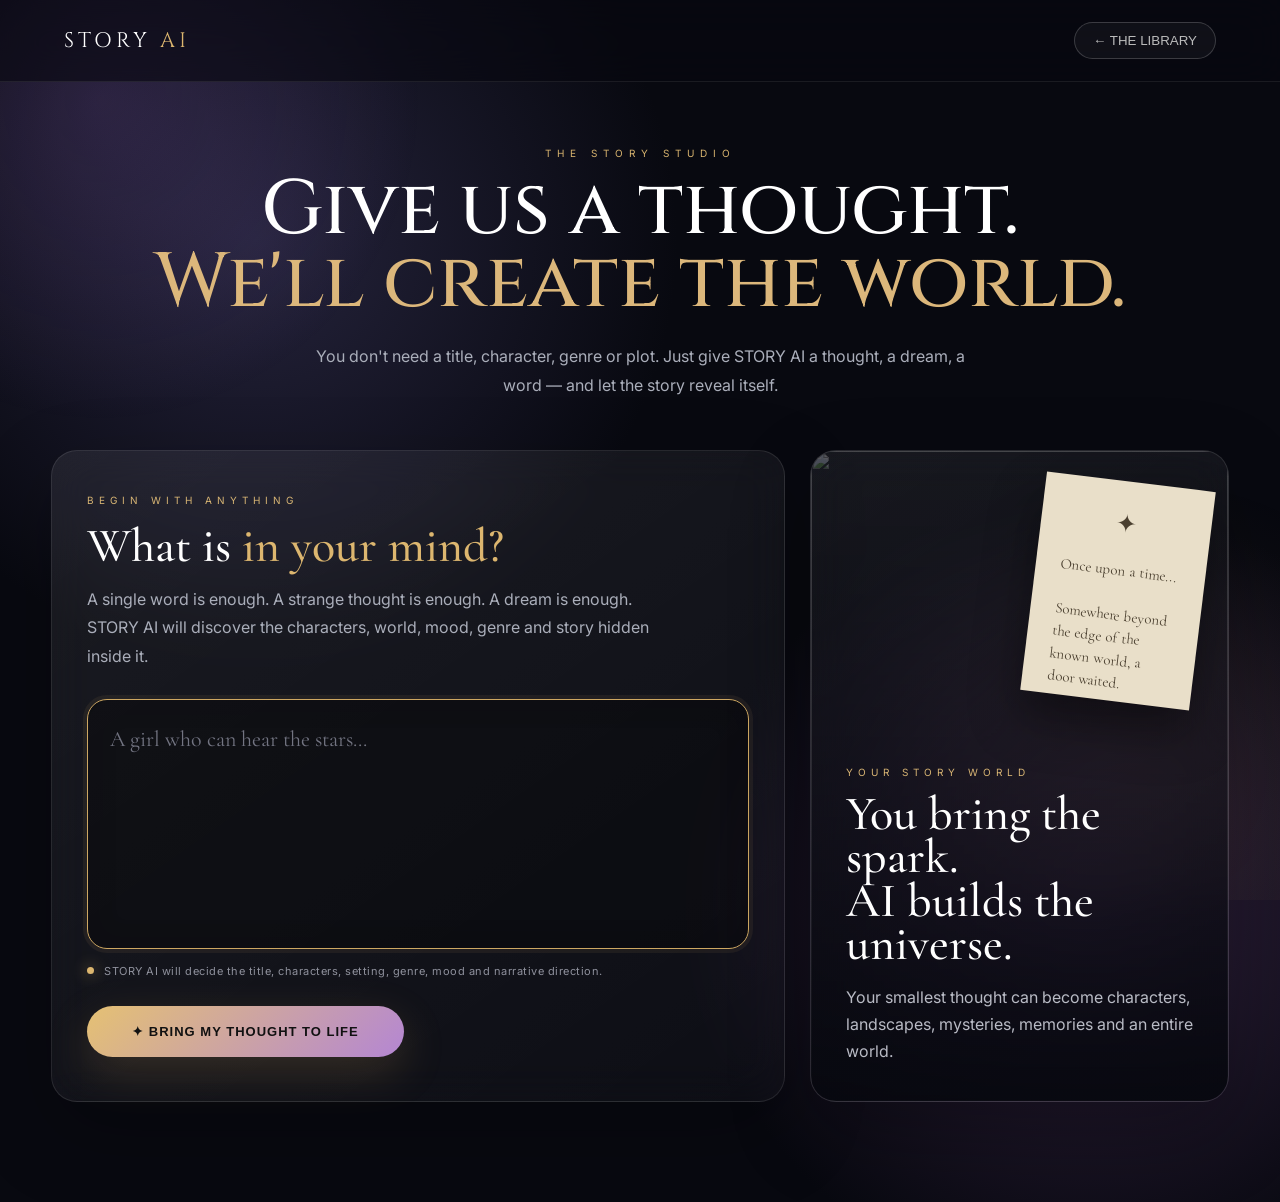
==== commit 10f78c00: "Update create.html" ====
--- a/frontend/create.html
+++ b/frontend/create.html
@@ -3,25 +3,14 @@
 <head>
 
 <meta charset="UTF-8">
-
-<meta
-    name="viewport"
-    content="width=device-width, initial-scale=1.0"
->
+<meta name="viewport" content="width=device-width, initial-scale=1.0">
 
 <title>STORY AI — Story Studio</title>
 
-
 <link rel="preconnect" href="https://fonts.googleapis.com">
-
-<link rel="preconnect"
-      href="https://fonts.gstatic.com"
-      crossorigin>
-
-<link
-href="https://fonts.googleapis.com/css2?family=Cinzel:wght@400;500;600;700&family=Cormorant+Garamond:wght@400;500;600;700&family=Inter:wght@300;400;500;600&display=swap"
-rel="stylesheet">
-
+<link rel="preconnect" href="https://fonts.gstatic.com" crossorigin>
+
+<link href="https://fonts.googleapis.com/css2?family=Cinzel:wght@400;500;600;700&family=Cormorant+Garamond:wght@400;500;600;700&family=Inter:wght@300;400;500;600&display=swap" rel="stylesheet">
 
 <style>
 
@@ -73,7 +62,6 @@
 .ambient{
 
     position:fixed;
-
     inset:0;
 
     pointer-events:none;
@@ -81,9 +69,7 @@
     overflow:hidden;
 
     z-index:-1;
-
-}
-
+}
 
 .ambient::before{
 
@@ -108,9 +94,7 @@
 
     animation:
         ambientFloat 10s ease-in-out infinite;
-
-}
-
+}
 
 .ambient::after{
 
@@ -135,7 +119,6 @@
 
     animation:
         ambientFloat 12s ease-in-out infinite reverse;
-
 }
 
 @keyframes ambientFloat{
@@ -147,7 +130,6 @@
     50%{
         transform:translate(40px,-30px);
     }
-
 }
 
 
@@ -180,9 +162,7 @@
     top:0;
 
     z-index:20;
-
-}
-
+}
 
 .logo{
 
@@ -191,14 +171,12 @@
     font-size:21px;
 
     letter-spacing:4px;
-
 }
 
 .logo span{
     color:#dcb66f;
 }
 
-
 .back{
 
     border:
@@ -216,7 +194,6 @@
     cursor:pointer;
 
     transition:.3s;
-
 }
 
 .back:hover{
@@ -224,7 +201,6 @@
     background:white;
 
     color:#111;
-
 }
 
 
@@ -239,18 +215,14 @@
     margin:0 auto;
 
     padding:65px 0 100px;
-
-}
-
+}
 
 .heading{
 
     text-align:center;
 
     margin-bottom:50px;
-
-}
-
+}
 
 .heading .eyebrow{
 
@@ -261,9 +233,7 @@
     letter-spacing:6px;
 
     margin-bottom:15px;
-
-}
-
+}
 
 .heading h1{
 
@@ -275,16 +245,12 @@
     font-weight:500;
 
     line-height:.95;
-
-}
-
+}
 
 .heading h1 span{
 
     color:#dcb77b;
-
-}
-
+}
 
 .heading p{
 
@@ -295,7 +261,6 @@
     color:#aaaeba;
 
     line-height:1.8;
-
 }
 
 
@@ -311,7 +276,6 @@
         1.4fr .8fr;
 
     gap:25px;
-
 }
 
 
@@ -339,176 +303,275 @@
 
     box-shadow:
         0 30px 80px rgba(0,0,0,.25);
-
-}
-
-
-/* =====================================================
-   FIELD
-===================================================== */
-
-.field{
-
-    margin-bottom:25px;
-
-}
-
-
-label{
-
-    display:block;
-
-    font-size:12px;
-
-    letter-spacing:1.5px;
-
-    text-transform:uppercase;
-
-    color:#c8c8d0;
-
-    margin-bottom:10px;
-
-}
-
-
-textarea,
-input,
-select{
+}
+
+
+/* =====================================================
+   SINGLE IDEA AREA
+===================================================== */
+
+.idea-area{
+
+    min-height:520px;
+
+    display:flex;
+
+    flex-direction:column;
+
+    justify-content:center;
+}
+
+.idea-label{
+
+    color:#d8b574;
+
+    font-size:10px;
+
+    letter-spacing:5px;
+
+    margin-bottom:18px;
+}
+
+.idea-heading{
+
+    font-family:"Cormorant Garamond",serif;
+
+    font-size:48px;
+
+    line-height:.95;
+
+    font-weight:500;
+
+    margin-bottom:15px;
+}
+
+.idea-heading span{
+
+    color:#dcb66f;
+}
+
+.idea-description{
+
+    color:#aaaeba;
+
+    line-height:1.8;
+
+    max-width:600px;
+
+    margin-bottom:28px;
+}
+
+textarea{
 
     width:100%;
 
+    min-height:250px;
+
+    resize:none;
+
     border:
-        1px solid rgba(255,255,255,.12);
+        1px solid rgba(255,255,255,.13);
 
     background:
-        rgba(0,0,0,.25);
+        rgba(0,0,0,.28);
 
     color:white;
 
-    border-radius:15px;
-
-    padding:15px 17px;
+    border-radius:20px;
+
+    padding:22px;
 
     outline:none;
 
-    font-family:"Inter",sans-serif;
-
-    transition:.3s;
-
-}
-
-
-textarea{
-
-    min-height:220px;
-
-    resize:vertical;
-
-    line-height:1.7;
-
-}
-
-
-input,
-select{
-
-    height:52px;
-
-}
-
-
-textarea:focus,
-input:focus,
-select:focus{
+    font-family:
+        "Cormorant Garamond",
+        serif;
+
+    font-size:22px;
+
+    line-height:1.6;
+
+    transition:.4s;
+
+    box-shadow:
+        inset 0 0 30px rgba(0,0,0,.15);
+}
+
+textarea::placeholder{
+
+    color:#737582;
+
+    opacity:1;
+}
+
+textarea:focus{
 
     border-color:#cda762;
 
     box-shadow:
-        0 0 0 4px rgba(205,167,98,.08);
-
-}
-
-
-select option{
-
-    background:#151622;
-
-}
-
-
-/* =====================================================
-   TWO COLUMN FIELDS
-===================================================== */
-
-.two-fields{
-
-    display:grid;
-
-    grid-template-columns:1fr 1fr;
-
-    gap:18px;
-
-}
-
-
-/* =====================================================
-   MOOD
-===================================================== */
-
-.moods{
+        0 0 0 4px rgba(205,167,98,.08),
+        inset 0 0 30px rgba(0,0,0,.15);
+}
+
+
+/* =====================================================
+   AI NOTE
+===================================================== */
+
+.ai-note{
 
     display:flex;
 
-    flex-wrap:wrap;
-
-    gap:9px;
-
-}
-
-
-.mood{
-
-    border:
-        1px solid rgba(255,255,255,.12);
-
-    background:
-        rgba(255,255,255,.04);
-
-    color:#aaa;
-
-    padding:10px 15px;
-
-    border-radius:30px;
-
-    cursor:pointer;
-
-    transition:.3s;
-
-}
-
-
-.mood:hover{
-
-    border-color:#d4ae69;
-
-    color:white;
-
-}
-
-
-.mood.selected{
+    align-items:center;
+
+    gap:10px;
+
+    margin-top:15px;
+
+    color:#8f919d;
+
+    font-size:11px;
+
+    letter-spacing:.5px;
+}
+
+.ai-dot{
+
+    width:7px;
+    height:7px;
+
+    border-radius:50%;
+
+    background:#dcb66f;
+
+    box-shadow:
+        0 0 15px rgba(220,182,111,.7);
+
+    animation:
+        pulse 2s infinite;
+}
+
+@keyframes pulse{
+
+    0%,100%{
+        opacity:.4;
+        transform:scale(.8);
+    }
+
+    50%{
+        opacity:1;
+        transform:scale(1.2);
+    }
+}
+
+
+/* =====================================================
+   GENERATE BUTTON
+===================================================== */
+
+.generate-area{
+
+    margin-top:28px;
+
+    text-align:left;
+}
+
+.generate{
+
+    border:none;
 
     background:
         linear-gradient(
             135deg,
-            #dcb66f,
-            #9f79c5
+            #e5c173,
+            #b486d3
         );
 
     color:#111;
 
-    border-color:transparent;
-
+    padding:18px 45px;
+
+    border-radius:50px;
+
+    font-size:13px;
+
+    font-weight:600;
+
+    letter-spacing:1px;
+
+    cursor:pointer;
+
+    box-shadow:
+        0 15px 45px rgba(205,159,92,.2);
+
+    transition:.4s;
+}
+
+.generate:hover{
+
+    transform:
+        translateY(-5px)
+        scale(1.03);
+
+    box-shadow:
+        0 25px 65px rgba(211,167,104,.35);
+}
+
+.generate:disabled{
+
+    opacity:.5;
+
+    cursor:not-allowed;
+
+    transform:none;
+}
+
+
+/* =====================================================
+   LOADING
+===================================================== */
+
+.loading{
+
+    display:none;
+
+    margin-top:20px;
+
+    color:#bbb;
+}
+
+.loading.show{
+
+    display:block;
+}
+
+.loader{
+
+    width:20px;
+    height:20px;
+
+    border:
+        2px solid rgba(255,255,255,.15);
+
+    border-top-color:#e2be72;
+
+    border-radius:50%;
+
+    display:inline-block;
+
+    vertical-align:middle;
+
+    margin-right:8px;
+
+    animation:
+        spin .8s linear infinite;
+}
+
+@keyframes spin{
+
+    to{
+        transform:rotate(360deg);
+    }
 }
 
 
@@ -523,9 +586,7 @@
     overflow:hidden;
 
     min-height:650px;
-
-}
-
+}
 
 .world-image{
 
@@ -543,9 +604,7 @@
     filter:
         saturate(.65)
         contrast(1.1);
-
-}
-
+}
 
 .world-overlay{
 
@@ -559,9 +618,7 @@
             rgba(7,8,15,.1),
             rgba(7,8,15,.95)
         );
-
-}
-
+}
 
 .world-content{
 
@@ -578,9 +635,7 @@
     flex-direction:column;
 
     justify-content:flex-end;
-
-}
-
+}
 
 .world-label{
 
@@ -591,9 +646,7 @@
     color:#d8b574;
 
     margin-bottom:15px;
-
-}
-
+}
 
 .world-content h2{
 
@@ -604,9 +657,7 @@
     line-height:.9;
 
     font-weight:500;
-
-}
-
+}
 
 .world-content p{
 
@@ -615,11 +666,12 @@
     line-height:1.7;
 
     margin-top:18px;
-
-}
-
-
-/* floating manuscript */
+}
+
+
+/* =====================================================
+   FLOATING MANUSCRIPT
+===================================================== */
 
 .manuscript{
 
@@ -631,8 +683,7 @@
     right:25px;
     top:30px;
 
-    background:
-        #e9dfc9;
+    background:#e9dfc9;
 
     color:#4b4030;
 
@@ -652,9 +703,7 @@
 
     animation:
         manuscriptFloat 5s ease-in-out infinite;
-
-}
-
+}
 
 .manuscript::before{
 
@@ -667,9 +716,7 @@
     margin-bottom:15px;
 
     font-size:25px;
-
-}
-
+}
 
 @keyframes manuscriptFloat{
 
@@ -684,131 +731,6 @@
             rotate(3deg)
             translateY(-18px);
     }
-
-}
-
-
-/* =====================================================
-   GENERATE BUTTON
-===================================================== */
-
-.generate-area{
-
-    margin-top:30px;
-
-    text-align:center;
-
-}
-
-
-.generate{
-
-    border:none;
-
-    background:
-        linear-gradient(
-            135deg,
-            #e5c173,
-            #b486d3
-        );
-
-    color:#111;
-
-    padding:18px 45px;
-
-    border-radius:50px;
-
-    font-size:13px;
-
-    font-weight:600;
-
-    letter-spacing:1px;
-
-    cursor:pointer;
-
-    box-shadow:
-        0 15px 45px rgba(205,159,92,.2);
-
-    transition:.4s;
-
-}
-
-
-.generate:hover{
-
-    transform:
-        translateY(-5px)
-        scale(1.03);
-
-    box-shadow:
-        0 25px 65px rgba(211,167,104,.35);
-
-}
-
-
-.generate:disabled{
-
-    opacity:.5;
-
-    cursor:not-allowed;
-
-    transform:none;
-
-}
-
-
-/* =====================================================
-   LOADING
-===================================================== */
-
-.loading{
-
-    display:none;
-
-    margin-top:20px;
-
-    color:#bbb;
-
-}
-
-
-.loading.show{
-
-    display:block;
-
-}
-
-
-.loader{
-
-    width:20px;
-    height:20px;
-
-    border:
-        2px solid rgba(255,255,255,.15);
-
-    border-top-color:#e2be72;
-
-    border-radius:50%;
-
-    display:inline-block;
-
-    vertical-align:middle;
-
-    margin-right:8px;
-
-    animation:
-        spin .8s linear infinite;
-
-}
-
-
-@keyframes spin{
-
-    to{
-        transform:rotate(360deg);
-    }
-
 }
 
 
@@ -838,16 +760,12 @@
 
     animation:
         resultAppear 1s ease;
-
-}
-
+}
 
 .result.show{
 
     display:block;
-
-}
-
+}
 
 @keyframes resultAppear{
 
@@ -857,7 +775,6 @@
 
         transform:
             translateY(35px);
-
     }
 
     to{
@@ -866,11 +783,8 @@
 
         transform:
             translateY(0);
-
-    }
-
-}
-
+    }
+}
 
 .result-label{
 
@@ -881,9 +795,7 @@
     letter-spacing:5px;
 
     margin-bottom:15px;
-
-}
-
+}
 
 .result h2{
 
@@ -895,9 +807,7 @@
     font-weight:500;
 
     margin-bottom:25px;
-
-}
-
+}
 
 .story-output{
 
@@ -912,7 +822,6 @@
     font-size:21px;
 
     white-space:pre-wrap;
-
 }
 
 
@@ -925,48 +834,51 @@
     .creator-grid{
 
         grid-template-columns:1fr;
-
     }
 
     .world-panel{
 
         min-height:450px;
-
     }
 
     .world-content{
 
         min-height:430px;
-
-    }
-
-}
-
+    }
+
+    .idea-area{
+
+        min-height:auto;
+    }
+}
 
 @media(max-width:600px){
 
     .topbar{
 
         padding:0 20px;
-
     }
 
     .wrapper{
 
         padding-top:45px;
-
     }
 
     .panel{
 
         padding:23px;
-
-    }
-
-    .two-fields{
-
-        grid-template-columns:1fr;
-
+    }
+
+    .idea-heading{
+
+        font-size:40px;
+    }
+
+    textarea{
+
+        min-height:220px;
+
+        font-size:20px;
     }
 
     .manuscript{
@@ -975,15 +887,12 @@
         height:160px;
 
         font-size:11px;
-
     }
 
     .result{
 
         padding:28px;
-
-    }
-
+    }
 }
 
 </style>
@@ -1016,6 +925,10 @@
 <main class="wrapper">
 
 
+    <!-- =================================================
+         HEADING
+    ================================================== -->
+
     <section class="heading">
 
         <div class="eyebrow">
@@ -1023,14 +936,14 @@
         </div>
 
         <h1>
-            Write the world<br>
-            <span>you imagined.</span>
+            Give us a thought.<br>
+            <span>We'll create the world.</span>
         </h1>
 
         <p>
-            There are no rules here.
-            Begin with a thought, a dream, a character,
-            a place — and let STORY AI build the world around it.
+            You don't need a title, character, genre or plot.
+            Just give STORY AI a thought, a dream, a word —
+            and let the story reveal itself.
         </p>
 
     </section>
@@ -1040,204 +953,41 @@
 
 
         <!-- =================================================
-             LEFT — CREATOR
+             LEFT — ONLY USER INPUT
         ================================================== -->
 
-        <section class="panel">
-
-
-            <div class="field">
-
-                <label>
-                    Your imagination
-                </label>
-
-                <textarea
-                    id="storyIdea"
-                    placeholder="A girl discovers an ancient tower hidden beyond the clouds..."
-                ></textarea>
-
+        <section class="panel idea-area">
+
+            <div class="idea-label">
+                BEGIN WITH ANYTHING
             </div>
 
-
-            <div class="two-fields">
-
-
-                <div class="field">
-
-                    <label>
-                        Story title
-                    </label>
-
-                    <input
-                        id="storyTitle"
-                        placeholder="The Tower Beyond the Clouds"
-                    >
-
-                </div>
-
-
-                <div class="field">
-
-                    <label>
-                        Main character
-                    </label>
-
-                    <input
-                        id="character"
-                        placeholder="A curious young astronomer"
-                    >
-
-                </div>
-
-
-            </div>
-
-
-            <div class="two-fields">
-
-
-                <div class="field">
-
-                    <label>
-                        Story setting
-                    </label>
-
-                    <input
-                        id="setting"
-                        placeholder="A forgotten kingdom above the clouds"
-                    >
-
-                </div>
-
-
-                <div class="field">
-
-                    <label>
-                        Genre
-                    </label>
-
-                    <select id="genre">
-
-                        <option value="Fantasy">
-                            Fantasy
-                        </option>
-
-                        <option value="Adventure">
-                            Adventure
-                        </option>
-
-                        <option value="Mystery">
-                            Mystery
-                        </option>
-
-                        <option value="Romance">
-                            Romance
-                        </option>
-
-                        <option value="Science Fiction">
-                            Science Fiction
-                        </option>
-
-                        <option value="Horror">
-                            Horror
-                        </option>
-
-                        <option value="Thriller">
-                            Thriller
-                        </option>
-
-                        <option value="Drama">
-                            Drama
-                        </option>
-
-                    </select>
-
-                </div>
-
-            </div>
-
-
-            <div class="two-fields">
-
-
-                <div class="field">
-
-                    <label>
-                        Story length
-                    </label>
-
-                    <select id="length">
-
-                        <option value="Short">
-                            Short Story
-                        </option>
-
-                        <option value="Medium">
-                            Medium Story
-                        </option>
-
-                        <option value="Long">
-                            Long Story
-                        </option>
-
-                    </select>
-
-                </div>
-
-
-                <div class="field">
-
-                    <label>
-                        Mood
-                    </label>
-
-                    <div class="moods">
-
-                        <button
-                            class="mood selected"
-                            data-mood="Magical"
-                            onclick="selectMood(this)"
-                        >
-                            ✨ Magical
-                        </button>
-
-                        <button
-                            class="mood"
-                            data-mood="Peaceful"
-                            onclick="selectMood(this)"
-                        >
-                            🌿 Peaceful
-                        </button>
-
-                        <button
-                            class="mood"
-                            data-mood="Mysterious"
-                            onclick="selectMood(this)"
-                        >
-                            🌙 Mysterious
-                        </button>
-
-                        <button
-                            class="mood"
-                            data-mood="Emotional"
-                            onclick="selectMood(this)"
-                        >
-                            ♥ Emotional
-                        </button>
-
-                        <button
-                            class="mood"
-                            data-mood="Epic"
-                            onclick="selectMood(this)"
-                        >
-                            ⚔ Epic
-                        </button>
-
-                    </div>
-
-                </div>
-
+            <h2 class="idea-heading">
+                What is <span>in your mind?</span>
+            </h2>
+
+            <p class="idea-description">
+                A single word is enough.
+                A strange thought is enough.
+                A dream is enough.
+                STORY AI will discover the characters,
+                world, mood, genre and story hidden inside it.
+            </p>
+
+
+            <textarea
+                id="storyIdea"
+                placeholder="A girl who can hear the stars..."
+                autofocus
+            ></textarea>
+
+
+            <div class="ai-note">
+
+                <span class="ai-dot"></span>
+
+                STORY AI will decide the title, characters,
+                setting, genre, mood and narrative direction.
 
             </div>
 
@@ -1249,7 +999,7 @@
                     id="generateBtn"
                     onclick="generateStory()"
                 >
-                    ✦ CREATE MY STORY
+                    ✦ BRING MY THOUGHT TO LIFE
                 </button>
 
 
@@ -1307,13 +1057,14 @@
                 </div>
 
                 <h2>
-                    Where imagination
-                    becomes a place.
+                    You bring the spark.<br>
+                    AI builds the universe.
                 </h2>
 
                 <p>
-                    Your choices become characters,
-                    landscapes, mysteries and memories.
+                    Your smallest thought can become
+                    characters, landscapes, mysteries,
+                    memories and an entire world.
                 </p>
 
             </div>
@@ -1362,25 +1113,6 @@
 function goHome(){
 
     window.location.href = "index.html";
-
-}
-
-
-/* =====================================================
-   MOOD
-===================================================== */
-
-function selectMood(button){
-
-    document
-        .querySelectorAll(".mood")
-        .forEach(item => {
-
-            item.classList.remove("selected");
-
-        });
-
-    button.classList.add("selected");
 
 }
 
@@ -1399,55 +1131,10 @@
         .trim();
 
 
-    const title =
-        document
-        .getElementById("storyTitle")
-        .value
-        .trim();
-
-
-    const character =
-        document
-        .getElementById("character")
-        .value
-        .trim();
-
-
-    const setting =
-        document
-        .getElementById("setting")
-        .value
-        .trim();
-
-
-    const genre =
-        document
-        .getElementById("genre")
-        .value;
-
-
-    const length =
-        document
-        .getElementById("length")
-        .value;
-
-
-    const selectedMood =
-        document.querySelector(
-            ".mood.selected"
-        );
-
-
-    const mood =
-        selectedMood
-        ? selectedMood.dataset.mood
-        : "Magical";
-
-
     if(!idea){
 
         alert(
-            "Begin with an idea first ✦"
+            "Give STORY AI a thought first ✦"
         );
 
         return;
@@ -1497,19 +1184,7 @@
 
                     body:JSON.stringify({
 
-                        idea:idea,
-
-                        title:title,
-
-                        character:character,
-
-                        setting:setting,
-
-                        genre:genre,
-
-                        mood:mood,
-
-                        length:length
+                        idea:idea
 
                     })
 
@@ -1537,7 +1212,6 @@
             )
             .innerText =
                 data.title ||
-                title ||
                 "Your Story";
 
 
@@ -1585,7 +1259,28 @@
 
 }
 
+
+/* =====================================================
+   ENTER KEY
+===================================================== */
+
+document
+    .getElementById("storyIdea")
+    .addEventListener("keydown",(event)=>{
+
+        if(
+            event.key === "Enter" &&
+            event.ctrlKey
+        ){
+
+            generateStory();
+
+        }
+
+    });
+
 </script>
+
 
 </body>
 </html>
